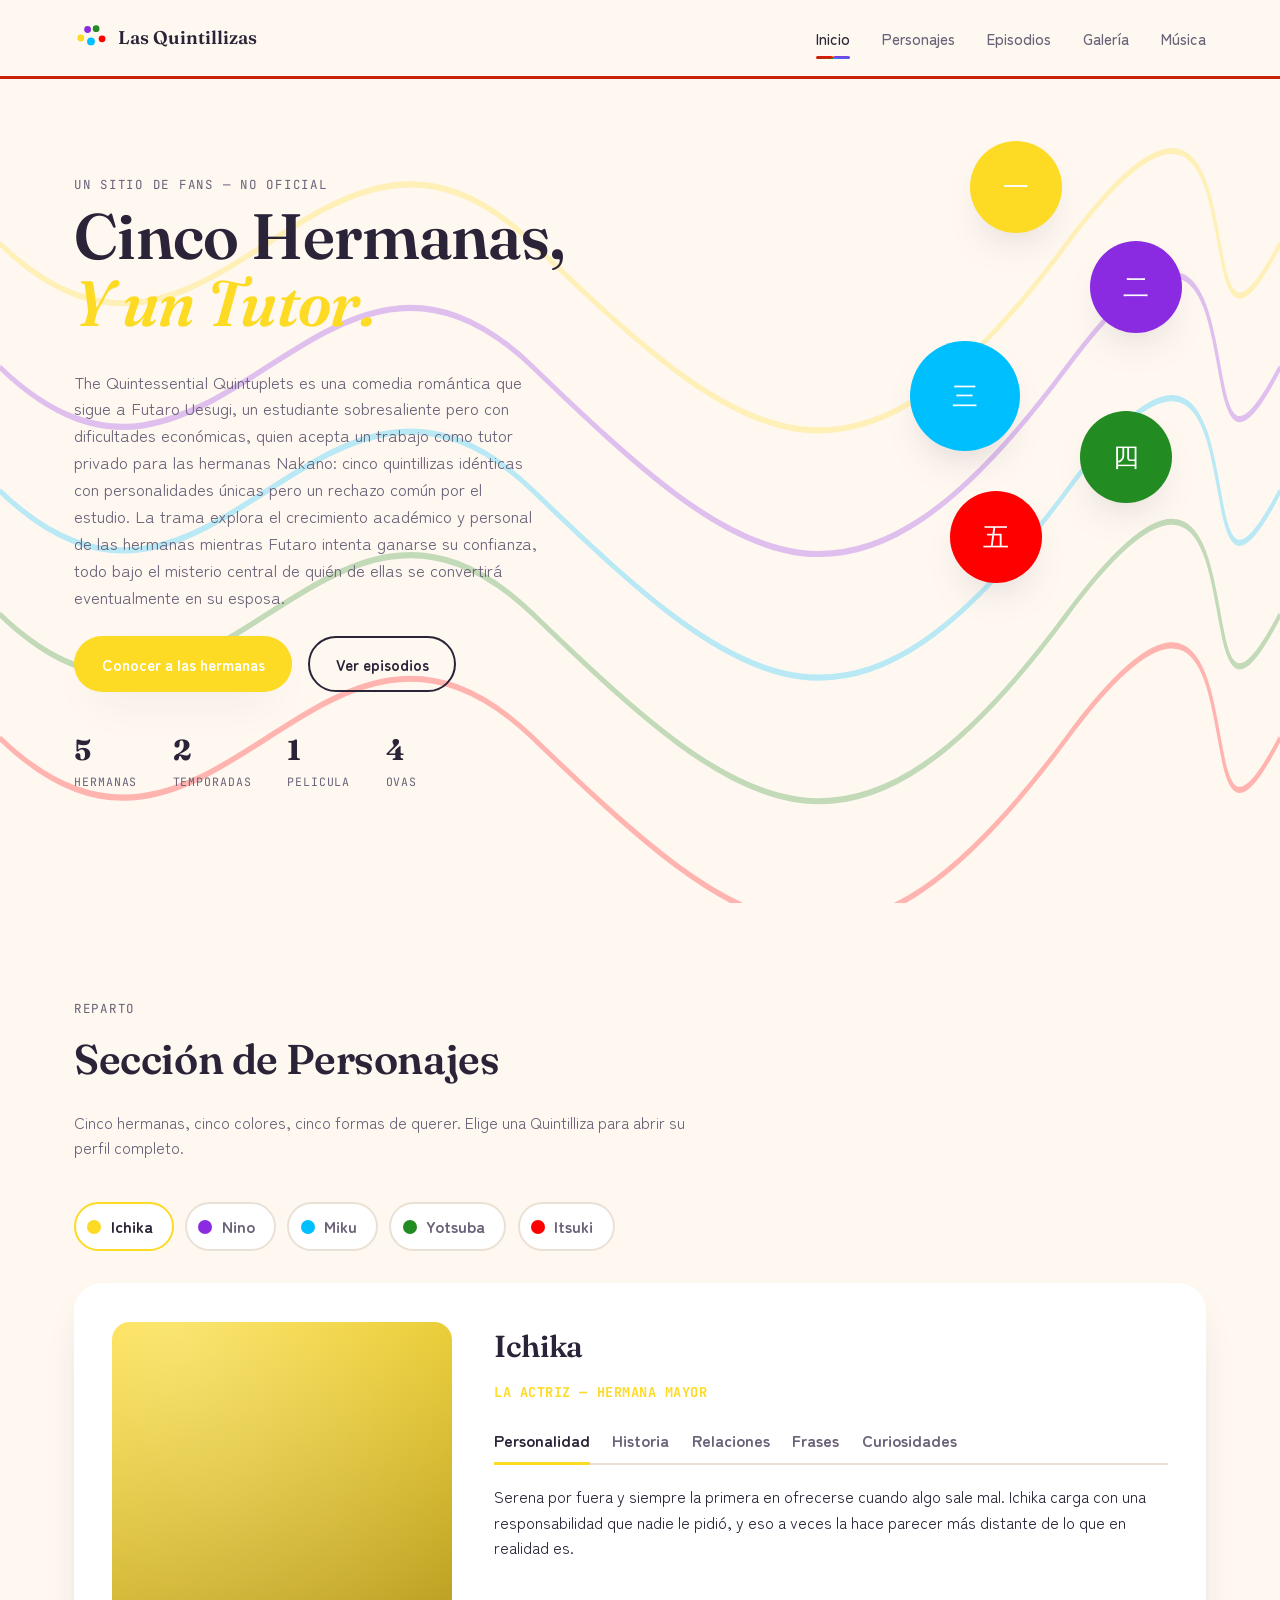
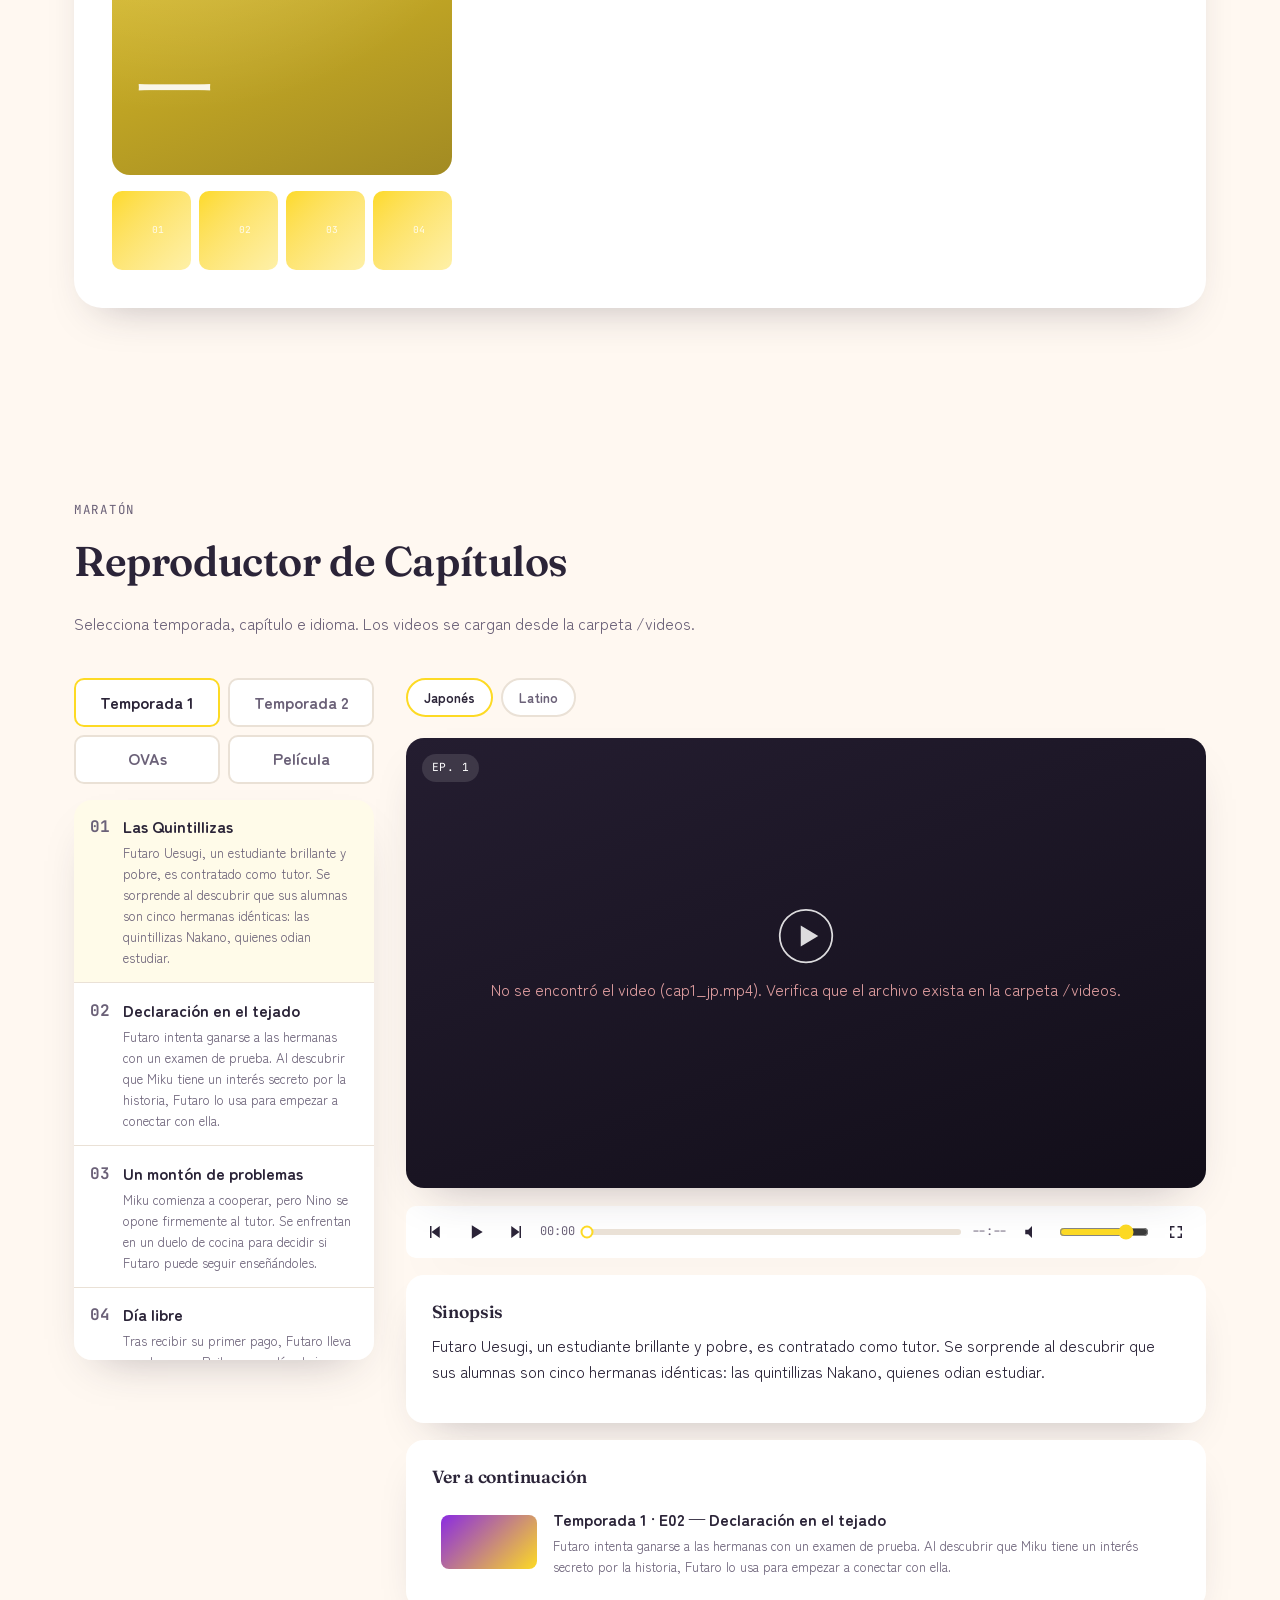
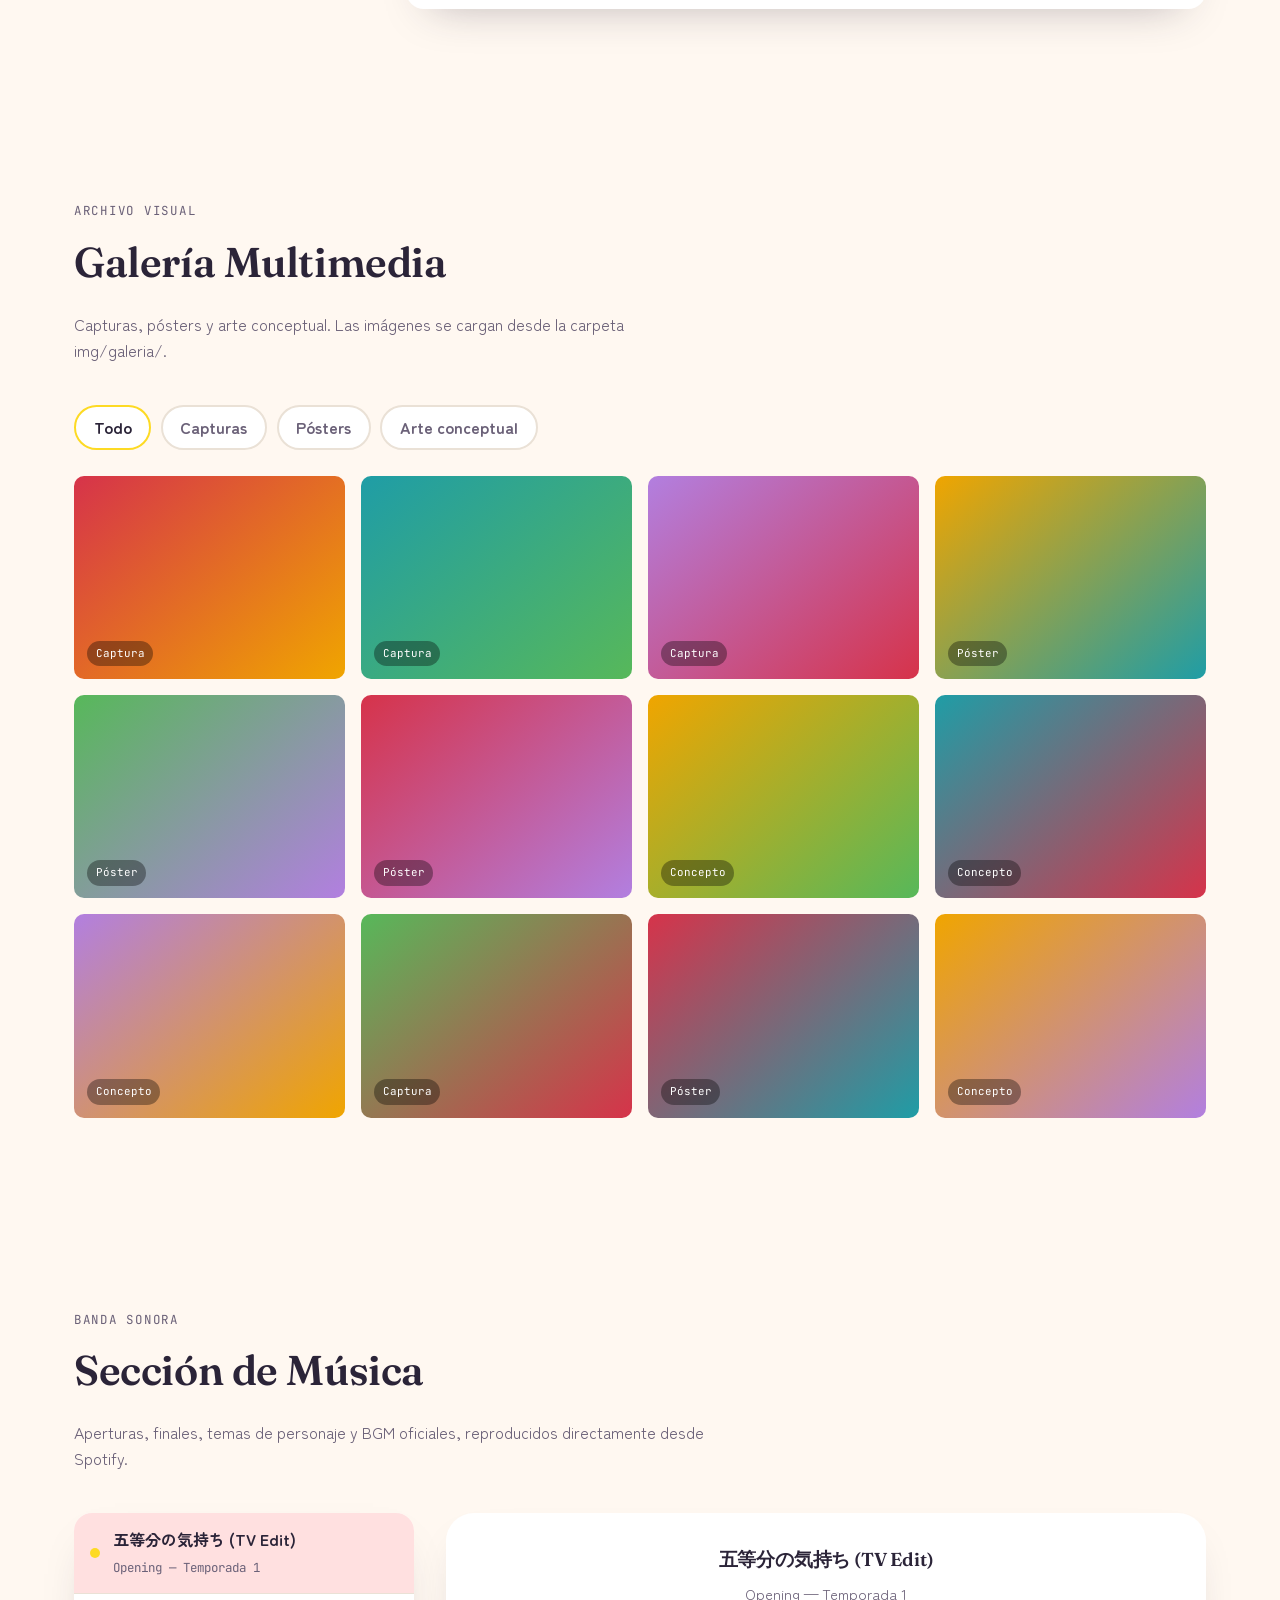
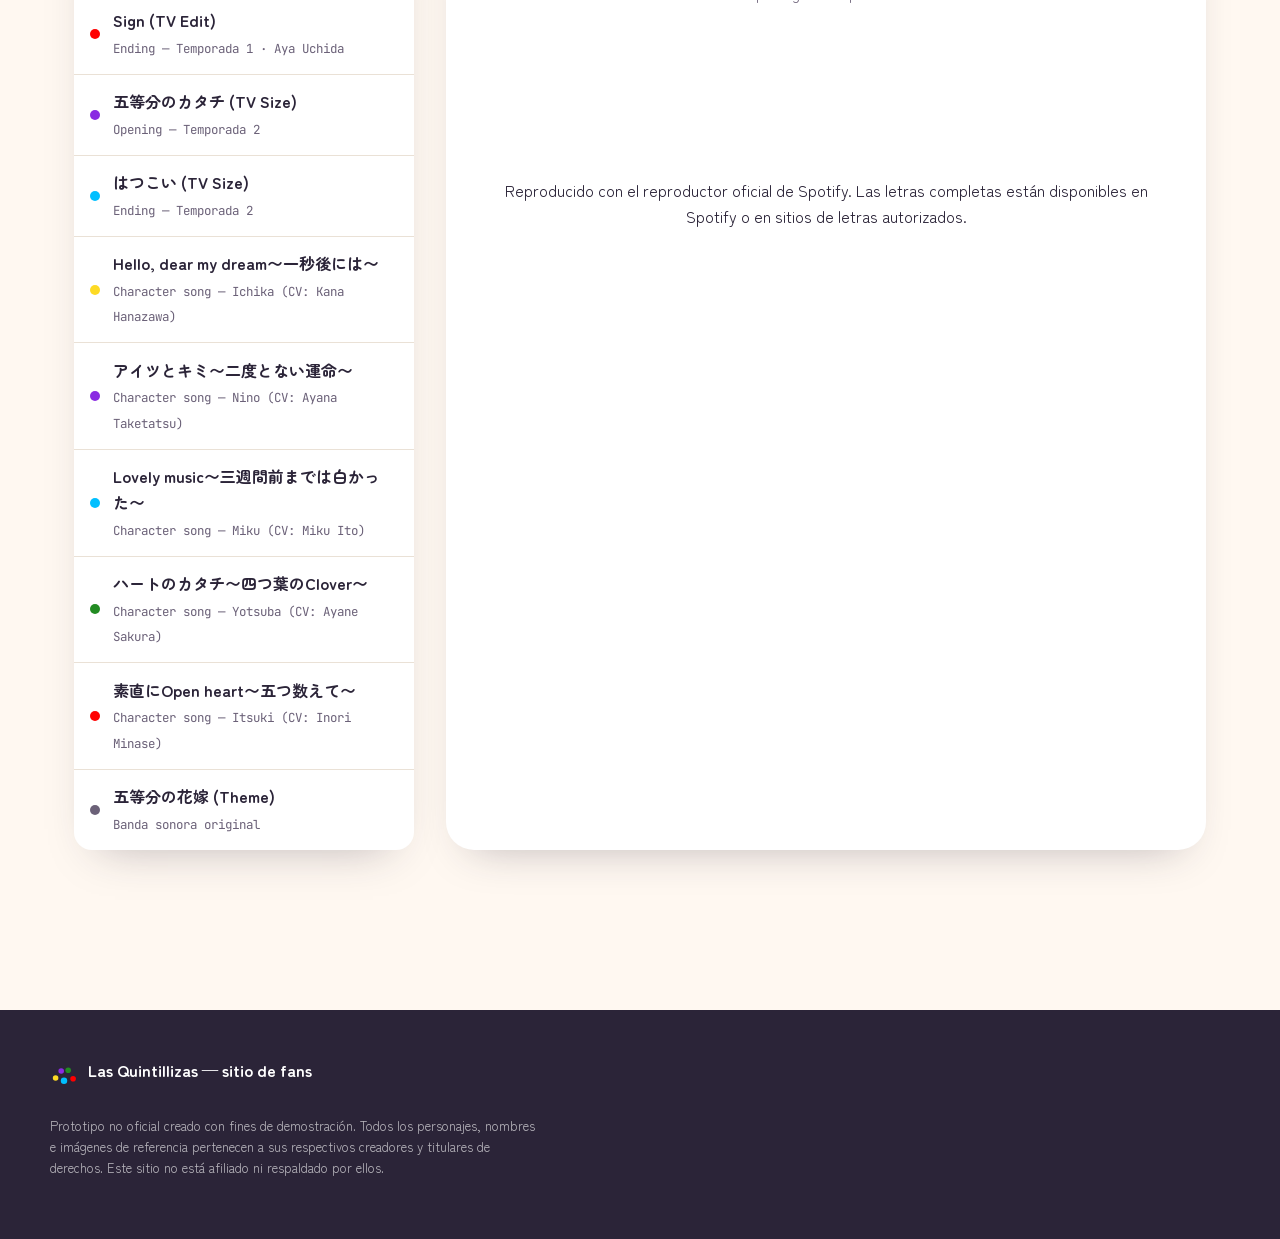
==== index.html @ b6b35a03 "update" ====
<!DOCTYPE html>
<html lang="es">
<head>
<meta charset="UTF-8">
<meta name="viewport" content="width=device-width, initial-scale=1.0">
<title>Las Quintillizas — Sitio de Fans</title>
<meta name="description" content="Sitio no oficial de fans dedicado a Las Quintillizas: personajes, episodios, galería y música.">
<link rel="preconnect" href="https://fonts.googleapis.com">
<link rel="preconnect" href="https://fonts.gstatic.com" crossorigin>
<link href="https://fonts.googleapis.com/css2?family=Fraunces:ital,opsz,wght@0,9..144,400;0,9..144,600;0,9..144,700;1,9..144,500&family=Zen+Maru+Gothic:wght@400;500;700&family=JetBrains+Mono:wght@400;500&display=swap" rel="stylesheet">
<link rel="stylesheet" href="Style.css">
</head>
<body>

<!-- ============ SKIP LINK (a11y) ============ -->
<a class="skip-link" href="#main">Saltar al contenido</a>

<!-- ============ HEADER / NAV ============ -->
<header class="site-header" id="siteHeader">
  <div class="header-inner">
    <a href="#home" class="brand">
      <span class="brand-mark" aria-hidden="true">
        <svg viewBox="0 0 40 40" width="34" height="34">
          <circle cx="8" cy="20" r="4" fill="var(--c-ichika)"/>
          <circle cx="16" cy="10" r="4" fill="var(--c-nino)"/>
          <circle cx="20" cy="24" r="4.6" fill="var(--c-miku)"/>
          <circle cx="26" cy="9" r="4" fill="var(--c-yotsuba)"/>
          <circle cx="33" cy="21" r="4" fill="var(--c-itsuki)"/>
        </svg>
      </span>
      <span class="brand-text">Las Quintillizas</span>
    </a>

    <nav class="main-nav" id="mainNav" aria-label="Navegación principal">
      <a href="#home" class="nav-link active-link">Inicio</a>
      <a href="#characters" class="nav-link">Personajes</a>
      <a href="#episodes" class="nav-link">Episodios</a>
      <a href="#gallery" class="nav-link">Galería</a>
      <a href="#music" class="nav-link">Música</a>
    </nav>

    <button class="menu-toggle" id="menuToggle" aria-expanded="false" aria-controls="mainNav" aria-label="Abrir menú">
      <span></span><span></span><span></span>
    </button>
  </div>
  <div class="thread-underline" aria-hidden="true"></div>
</header>

<main id="main">

<!-- ============ HERO / HOME ============ -->
<section id="home" class="hero">
  <div class="hero-braid" aria-hidden="true">
    <svg viewBox="0 0 1200 400" preserveAspectRatio="none" class="braid-svg">
      <path class="braid-strand strand-ichika" d="M0,80 C 200,180 300,-20 500,80 S 800,220 1000,80 S 1100,180 1200,80" />
      <path class="braid-strand strand-nino" d="M0,140 C 200,240 300,40 500,140 S 800,280 1000,140 S 1100,240 1200,140" />
      <path class="braid-strand strand-miku" d="M0,200 C 200,300 300,100 500,200 S 800,340 1000,200 S 1100,300 1200,200" />
      <path class="braid-strand strand-yotsuba" d="M0,260 C 200,360 300,160 500,260 S 800,400 1000,260 S 1100,360 1200,260" />
      <path class="braid-strand strand-itsuki" d="M0,320 C 200,420 300,220 500,320 S 800,460 1000,320 S 1100,420 1200,320" />
    </svg>
  </div>

  <div class="hero-content">
    <p class="eyebrow">un sitio de fans — no oficial</p>
    <h1 class="hero-title">Cinco Hermanas,<br><em>Y un Tutor.</em></h1>
    <p class="hero-copy">
      The Quintessential Quintuplets es una comedia romántica que sigue a Futaro Uesugi, un estudiante sobresaliente pero con dificultades económicas, quien acepta un trabajo como tutor privado para las hermanas Nakano: cinco quintillizas idénticas con personalidades únicas pero un rechazo común por el estudio. La trama explora el crecimiento académico y personal de las hermanas mientras Futaro intenta ganarse su confianza, todo bajo el misterio central de quién de ellas se convertirá eventualmente en su esposa.
    </p>
    <div class="hero-actions">
      <a href="#characters" class="btn btn-primary">Conocer a las hermanas</a>
      <a href="#episodes" class="btn btn-ghost">Ver episodios</a>
    </div>

    <ul class="hero-stats" aria-label="Datos rápidos de la serie">
      <li><span class="stat-num">5</span><span class="stat-label">Hermanas</span></li>
      <li><span class="stat-num">2</span><span class="stat-label">Temporadas</span></li>
      <li><span class="stat-num">1</span><span class="stat-label">Pelicula</span></li>
      <li><span class="stat-num">4</span><span class="stat-label">OVAs</span></li>
    </ul>
  </div>

  <div class="hero-portraits" aria-hidden="true">
    <div class="portrait-orb orb-ichika" style="--i:0"><span>一</span></div>
    <div class="portrait-orb orb-nino" style="--i:1"><span>二</span></div>
    <div class="portrait-orb orb-miku" style="--i:2"><span>三</span></div>
    <div class="portrait-orb orb-yotsuba" style="--i:3"><span>四</span></div>
    <div class="portrait-orb orb-itsuki" style="--i:4"><span>五</span></div>
  </div>
</section>

<!-- ============ CHARACTERS ============ -->
<section id="characters" class="section characters-section">
  <div class="section-head">
    <p class="eyebrow">reparto</p>
    <h2>Sección de Personajes</h2>
    <p class="section-copy">Cinco hermanas, cinco colores, cinco formas de querer. Elige una Quintilliza para abrir su perfil completo.</p>
  </div>

  <div class="char-tabs" id="charTabs" role="tablist" aria-label="Seleccionar personaje">
    <!-- populated by JS -->
  </div>

  <article class="char-panel" id="charPanel">
    <!-- populated by JS -->
  </article>
</section>

<!-- ============ EPISODE PLAYER ============ -->
<section id="episodes" class="section episodes-section">
  <div class="section-head">
    <p class="eyebrow">maratón</p>
    <h2>Reproductor de Capítulos</h2>
    <p class="section-copy">Selecciona temporada, capítulo e idioma. Los videos se cargan desde la carpeta /videos.</p>
  </div>

  <div class="player-layout">
    <aside class="episode-list-wrap">
      <div class="season-tabs" id="seasonTabs" role="tablist" aria-label="Seleccionar temporada"></div>
      <ol class="episode-list" id="episodeList" aria-label="Lista de episodios"></ol>
    </aside>

    <div class="player-main">
      <div class="player-toolbar">
        <div class="lang-toggle" id="langToggle" role="tablist" aria-label="Seleccionar idioma">
          <!-- populated by JS -->
        </div>
      </div>

      <div class="video-stage" id="videoStage">
        <video id="videoEl" class="video-el is-hidden" preload="metadata" playsinline></video>
        <div class="video-placeholder" id="videoPlaceholder">
          <svg viewBox="0 0 64 64" width="56" height="56" aria-hidden="true">
            <circle cx="32" cy="32" r="30" fill="none" stroke="currentColor" stroke-width="2"/>
            <polygon points="26,20 26,44 46,32" fill="currentColor"/>
          </svg>
          <p id="nowPlayingTitle">Selecciona un episodio para comenzar</p>
        </div>
        <div class="video-badge" id="videoBadge">EP. —</div>
      </div>

      <div class="player-controls" aria-label="Controles de reproducción">
        <button class="ctrl-btn" id="prevEpBtn" aria-label="Capítulo anterior">
          <svg viewBox="0 0 24 24" width="18" height="18"><polygon points="17,4 6,12 17,20" fill="currentColor"/><rect x="4" y="4" width="2" height="16" fill="currentColor"/></svg>
        </button>

        <button class="ctrl-btn" id="playBtn" aria-label="Reproducir">
          <svg id="playIcon" viewBox="0 0 24 24" width="20" height="20"><polygon points="7,4 20,12 7,20" fill="currentColor"/></svg>
          <svg id="pauseIcon" viewBox="0 0 24 24" width="20" height="20" style="display:none"><rect x="6" y="4" width="4" height="16" fill="currentColor"/><rect x="14" y="4" width="4" height="16" fill="currentColor"/></svg>
        </button>

        <button class="ctrl-btn" id="nextEpBtn" aria-label="Capítulo siguiente">
          <svg viewBox="0 0 24 24" width="18" height="18"><polygon points="7,4 18,12 7,20" fill="currentColor"/><rect x="18" y="4" width="2" height="16" fill="currentColor"/></svg>
        </button>

        <span class="time-label" id="timeCurrent">00:00</span>
        <div class="progress-track" id="progressTrack" role="slider" aria-label="Progreso del episodio" aria-valuemin="0" aria-valuemax="100" aria-valuenow="0" tabindex="0">
          <div class="progress-fill" id="progressFill"></div>
          <div class="progress-thumb" id="progressThumb"></div>
        </div>
        <span class="time-label" id="timeTotal">22:00</span>

        <button class="ctrl-btn" id="muteBtn" aria-label="Silenciar">
          <svg viewBox="0 0 24 24" width="18" height="18"><path fill="currentColor" d="M3 9v6h4l5 5V4L7 9H3z"/></svg>
        </button>
        <input type="range" id="volumeSlider" class="volume-slider" min="0" max="100" value="80" aria-label="Volumen">

        <button class="ctrl-btn" id="fullscreenBtn" aria-label="Pantalla completa">
          <svg viewBox="0 0 24 24" width="18" height="18"><path fill="currentColor" d="M4 4h6v2H6v4H4V4zm10 0h6v6h-2V6h-4V4zM4 14h2v4h4v2H4v-6zm16 0h-2v4h-4v2h6v-6z"/></svg>
        </button>
      </div>

      <div class="synopsis-box" id="synopsisBox">
        <h3>Sinopsis</h3>
        <p id="synopsisText">Elige un episodio de la lista para leer su sinopsis.</p>
      </div>

      <div class="watch-next" id="watchNext">
        <h3>Ver a continuación</h3>
        <div class="watch-next-card" id="watchNextCard"></div>
      </div>
    </div>
  </div>
</section>

<!-- ============ MEDIA GALLERY ============ -->
<section id="gallery" class="section gallery-section">
  <div class="section-head">
    <p class="eyebrow">archivo visual</p>
    <h2>Galería Multimedia</h2>
    <p class="section-copy">Capturas, pósters y arte conceptual. Las imágenes se cargan desde la carpeta img/galeria/.</p>
  </div>

  <div class="gallery-filters" id="galleryFilters" role="tablist" aria-label="Filtrar galería">
    <button class="filter-chip active-chip" data-filter="all">Todo</button>
    <button class="filter-chip" data-filter="screenshot">Capturas</button>
    <button class="filter-chip" data-filter="poster">Pósters</button>
    <button class="filter-chip" data-filter="concept">Arte conceptual</button>
  </div>

  <div class="gallery-grid" id="galleryGrid"></div>
</section>

<!-- ============ MUSIC ============ -->
<section id="music" class="section music-section">
  <div class="section-head">
    <p class="eyebrow">banda sonora</p>
    <h2>Sección de Música</h2>
    <p class="section-copy">Aperturas, finales, temas de personaje y BGM oficiales, reproducidos directamente desde Spotify.</p>
  </div>

  <div class="music-layout">
    <ul class="track-list" id="trackList" aria-label="Lista de canciones"></ul>

    <div class="music-player" id="musicPlayer">
      <h3 id="musicTrackTitle">Selecciona una canción</h3>
      <p id="musicTrackMeta" class="music-meta">—</p>

      <div class="spotify-embed-wrap" id="spotifyEmbedWrap">
        <p class="spotify-placeholder" id="spotifyPlaceholder">Elige una pista de la lista para escucharla aquí vía Spotify.</p>
      </div>

      <p class="music-credit">Reproducido con el reproductor oficial de Spotify. Las letras completas están disponibles en Spotify o en sitios de letras autorizados.</p>
    </div>
  </div>
</section>

</main>

<!-- ============ LIGHTBOX (gallery) ============ -->
<div class="lightbox" id="lightbox" role="dialog" aria-modal="true" aria-label="Vista ampliada" hidden>
  <button class="lightbox-close" id="lightboxClose" aria-label="Cerrar">&times;</button>
  <button class="lightbox-nav lightbox-prev is-hidden" id="lightboxPrev" aria-label="Imagen anterior">
    <svg viewBox="0 0 24 24" width="20" height="20"><polygon points="16,4 6,12 16,20" fill="currentColor"/></svg>
  </button>
  <div class="lightbox-content" id="lightboxContent"></div>
  <button class="lightbox-nav lightbox-next is-hidden" id="lightboxNext" aria-label="Imagen siguiente">
    <svg viewBox="0 0 24 24" width="20" height="20"><polygon points="8,4 18,12 8,20" fill="currentColor"/></svg>
  </button>
</div>

<!-- ============ FOOTER ============ -->
<footer class="site-footer">
  <div class="footer-inner">
    <div class="footer-brand">
      <span class="brand-mark" aria-hidden="true">
        <svg viewBox="0 0 40 40" width="28" height="28">
          <circle cx="8" cy="20" r="4" fill="var(--c-ichika)"/>
          <circle cx="16" cy="10" r="4" fill="var(--c-nino)"/>
          <circle cx="20" cy="24" r="4.6" fill="var(--c-miku)"/>
          <circle cx="26" cy="9" r="4" fill="var(--c-yotsuba)"/>
          <circle cx="33" cy="21" r="4" fill="var(--c-itsuki)"/>
        </svg>
      </span>
      <p>Las Quintillizas — sitio de fans</p>
    </div>
    <p class="footer-disclaimer">
      Prototipo no oficial creado con fines de demostración. Todos los personajes, nombres e
      imágenes de referencia pertenecen a sus respectivos creadores y titulares de derechos.
      Este sitio no está afiliado ni respaldado por ellos.
    </p>
  </div>
</footer>

<script src="Script.js"></script>
</body>
</html>
---- Style.css ----
/* =========================================================
   LAS QUINTILLIZAS — FAN SITE
   Design tokens
   ========================================================= */
:root {
  /* --- palette --- */
--c-bg:        #FFF8F1;
--c-paper:     #FFFFFF;
--c-ink:       #2B2438;
--c-ink-soft:  #6B6178;
--c-hairline:  #EAE1D6;

  --c-ichika:    #FDDA24;   /* eldest — deep red thread   */
  --c-nino:      #8A2BE2;   /* second — golden thread     */
  --c-miku:      #00BFFF;   /* middle — teal thread       */
  --c-yotsuba:   #228B22;   /* fourth — green thread      */
  --c-itsuki:    #FF0000;   /* youngest — lavender thread */

  --grad-braid: conic-gradient(from 0deg,
      var(--c-ichika), var(--c-nino), var(--c-miku),
      var(--c-yotsuba), var(--c-itsuki), var(--c-ichika));

  /* --- type --- */
  --font-display: 'Fraunces', 'Iowan Old Style', serif;
  --font-body: 'Zen Maru Gothic', 'Hiragino Maru Gothic ProN', sans-serif;
  --font-mono: 'JetBrains Mono', monospace;

  /* --- layout --- */
  --max-w: 1180px;
  --radius-sm: 10px;
  --radius-md: 18px;
  --radius-lg: 28px;
  --shadow-soft: 0 20px 45px -25px rgba(43, 36, 56, 0.35);

  --header-h: 76px;
}

@media (prefers-reduced-motion: reduce) {
  * { animation-duration: 0.001ms !important; animation-iteration-count: 1 !important; transition-duration: 0.001ms !important; scroll-behavior: auto !important; }
}

*, *::before, *::after { box-sizing: border-box; }
html { scroll-behavior: smooth; }
body {
  margin: 0;
  background: var(--c-bg);
  color: var(--c-ink);
  font-family: var(--font-body);
  line-height: 1.6;
  -webkit-font-smoothing: antialiased;
  overflow-x: hidden;
}
img, svg { display: block; max-width: 100%; }
h1, h2, h3 { font-family: var(--font-display); margin: 0 0 .4em; font-weight: 600; letter-spacing: -.01em; }
p { margin: 0 0 1em; }
a { color: inherit; }
button { font: inherit; }

.skip-link {
  position: absolute; left: -999px; top: 0; background: var(--c-ink); color: #fff;
  padding: .75em 1.2em; z-index: 999; border-radius: 0 0 8px 0;
}
.skip-link:focus { left: 0; }

:focus-visible { outline: 3px solid var(--c-itsuki); outline-offset: 3px; border-radius: 4px; }

.eyebrow {
  font-family: var(--font-mono);
  font-size: .78rem;
  letter-spacing: .14em;
  text-transform: uppercase;
  color: var(--c-ink-soft);
  margin: 0 0 .6em;
}

/* =========================================================
   HEADER
   ========================================================= */
.site-header {
  position: sticky; top: 0; z-index: 100;
  background: rgba(255, 248, 241, 0.85);
  backdrop-filter: blur(10px);
  -webkit-backdrop-filter: blur(10px);
}
.header-inner {
  max-width: var(--max-w); margin: 0 auto; height: var(--header-h);
  display: flex; align-items: center; justify-content: space-between;
  padding: 0 1.5rem;
}
.brand { display: flex; align-items: center; gap: .6rem; text-decoration: none; }
.brand-text { font-family: var(--font-display); font-weight: 600; font-size: 1.15rem; color: var(--c-ink); }
.main-nav { display: flex; gap: 2rem; }
.nav-link {
  text-decoration: none; font-weight: 500; font-size: .95rem; color: var(--c-ink-soft);
  padding: .3rem 0; position: relative; transition: color .2s ease;
}
.nav-link:hover, .nav-link.active-link { color: var(--c-ink); }
.nav-link.active-link::after {
  content: ""; position: absolute; left: 0; right: 0; bottom: -4px; height: 3px;
  background: var(--grad-braid); border-radius: 3px;
}
.thread-underline { height: 3px; background: var(--grad-braid); background-size: 300% 100%; animation: braidShift 12s linear infinite; }
@keyframes braidShift { to { background-position: 300% 0; } }

.menu-toggle {
  display: none; flex-direction: column; gap: 5px; background: none; border: none; cursor: pointer; padding: .4rem;
}
.menu-toggle span { width: 24px; height: 2px; background: var(--c-ink); border-radius: 2px; transition: transform .25s ease, opacity .25s ease; }

/* =========================================================
   HERO
   ========================================================= */
.hero {
  position: relative; overflow: hidden;
  min-height: calc(100vh - var(--header-h));
  display: flex; align-items: center;
  padding: 3rem 1.5rem 4rem;
}
.hero-braid { position: absolute; inset: 0; z-index: 0; opacity: .5; pointer-events: none; }
.braid-svg { width: 100%; height: 100%; }
.braid-strand { fill: none; stroke-width: 3; opacity: .55; }
.strand-ichika { stroke: var(--c-ichika); }
.strand-nino { stroke: var(--c-nino); }
.strand-miku { stroke: var(--c-miku); }
.strand-yotsuba { stroke: var(--c-yotsuba); }
.strand-itsuki { stroke: var(--c-itsuki); }

.hero-content {
  position: relative; z-index: 1; max-width: 640px; margin: 0 auto 0 max(1.5rem, calc((100vw - var(--max-w)) / 2));
}
.hero-title { font-size: clamp(2.4rem, 5vw, 4rem); line-height: 1.05; margin-bottom: .5em; }
.hero-title em { font-style: italic; color: var(--c-ichika); }
.hero-copy { font-size: 1.05rem; color: var(--c-ink-soft); max-width: 52ch; }
.hero-actions { display: flex; gap: 1rem; flex-wrap: wrap; margin: 1.6rem 0 2.2rem; }

.btn {
  display: inline-flex; align-items: center; gap: .5em; padding: .85rem 1.6rem; border-radius: 999px;
  text-decoration: none; font-weight: 600; font-size: .95rem; transition: transform .2s ease, box-shadow .2s ease;
  border: 2px solid transparent;
}
.btn:hover { transform: translateY(-2px); }
.btn-primary { background: var(--c-ichika); color: #fff; box-shadow: var(--shadow-soft); }
.btn-ghost { border-color: var(--c-ink); }

.hero-stats { list-style: none; display: flex; gap: 2.2rem; padding: 0; margin: 0; }
.hero-stats li { display: flex; flex-direction: column; }
.stat-num { font-family: var(--font-display); font-size: 1.8rem; font-weight: 700; }
.stat-label { font-family: var(--font-mono); font-size: .72rem; color: var(--c-ink-soft); text-transform: uppercase; letter-spacing: .08em; }

.hero-portraits {
  position: absolute; right: max(1.5rem, calc((100vw - var(--max-w)) / 2)); top: 50%; transform: translateY(-50%);
  display: none;
}
.portrait-orb {
  width: 92px; height: 92px; border-radius: 50%; display: flex; align-items: center; justify-content: center;
  font-family: var(--font-display); font-size: 1.6rem; color: #fff; box-shadow: var(--shadow-soft);
  position: absolute; animation: floatOrb 6s ease-in-out infinite; animation-delay: calc(var(--i) * -1.1s);
}
@keyframes floatOrb { 0%, 100% { transform: translateY(0); } 50% { transform: translateY(-14px); } }
.orb-ichika  { background: var(--c-ichika);  top: -140px; left: 40px; }
.orb-nino    { background: var(--c-nino);    top: -40px;  left: 160px; }
.orb-miku    { background: var(--c-miku);    top: 60px;   left: -20px; width: 110px; height: 110px; }
.orb-yotsuba { background: var(--c-yotsuba); top: 130px;  left: 150px; }
.orb-itsuki  { background: var(--c-itsuki);  top: 210px;  left: 20px; }

@media (min-width: 1000px) { .hero-portraits { display: block; width: 300px; height: 420px; } }

/* =========================================================
   SECTIONS (shared)
   ========================================================= */
.section { max-width: var(--max-w); margin: 0 auto; padding: 6rem 1.5rem; scroll-margin-top: var(--header-h); }
.section-head { max-width: 640px; margin-bottom: 2.6rem; }
.section-head h2 { font-size: clamp(1.8rem, 3.4vw, 2.6rem); }
.section-copy { color: var(--c-ink-soft); }

.reveal { opacity: 0; transform: translateY(24px); transition: opacity .7s ease, transform .7s ease; }
.reveal.is-visible { opacity: 1; transform: translateY(0); }

/* =========================================================
   CHARACTERS
   ========================================================= */
.char-tabs { display: flex; flex-wrap: wrap; gap: .7rem; margin-bottom: 2rem; }
.char-tab {
  border: 2px solid var(--c-hairline); background: var(--c-paper); border-radius: 999px;
  padding: .6rem 1.2rem .6rem .7rem; display: flex; align-items: center; gap: .6rem; cursor: pointer;
  font-weight: 600; color: var(--c-ink-soft); transition: border-color .2s ease, color .2s ease, transform .2s ease;
}
.char-tab:hover { transform: translateY(-2px); }
.char-tab .dot { width: 14px; height: 14px; border-radius: 50%; }
.char-tab[aria-selected="true"] { color: var(--c-ink); border-color: var(--tab-color, var(--c-ichika)); }

.char-panel {
  display: grid; grid-template-columns: minmax(0, 340px) minmax(0, 1fr); gap: 2.6rem;
  background: var(--c-paper); border-radius: var(--radius-lg); padding: 2.4rem; box-shadow: var(--shadow-soft);
}

.char-portrait-block { display: flex; flex-direction: column; gap: 1rem; }
.char-portrait {
  aspect-ratio: 3/4; border-radius: var(--radius-md); position: relative; overflow: hidden;
  display: flex; align-items: flex-end; padding: 1.4rem;
  background: linear-gradient(160deg, var(--char-color) 0%, color-mix(in srgb, var(--char-color) 60%, #1a1420) 100%);
}
.char-portrait .kanji { font-family: var(--font-display); font-size: 5rem; color: rgba(255,255,255,.9); }
.char-portrait .glow { position: absolute; inset: -30%; background: radial-gradient(circle at 30% 20%, rgba(255,255,255,.35), transparent 55%); }

.char-mini-gallery { display: grid; grid-template-columns: repeat(4, 1fr); gap: .5rem; }
.mini-thumb {
  aspect-ratio: 1; border-radius: 10px; border: none; cursor: pointer; position: relative; overflow: hidden;
  background: linear-gradient(135deg, var(--char-color), color-mix(in srgb, var(--char-color) 40%, #fff));
}
.mini-thumb span { position: absolute; bottom: 4px; left: 6px; font-family: var(--font-mono); font-size: .6rem; color: #fff; opacity: .85; }

.char-info h3 { font-size: 1.9rem; }
.char-subtitle { color: var(--char-color); font-weight: 700; margin-bottom: 1rem; font-family: var(--font-mono); font-size: .85rem; letter-spacing: .04em; text-transform: uppercase; }

.char-detail-tabs { display: flex; gap: 1.4rem; border-bottom: 2px solid var(--c-hairline); margin-bottom: 1.2rem; flex-wrap: wrap; }
.char-detail-tab {
  background: none; border: none; padding: .5rem 0; color: var(--c-ink-soft); font-weight: 600; cursor: pointer;
  border-bottom: 3px solid transparent; margin-bottom: -2px; transition: color .2s ease, border-color .2s ease;
}
.char-detail-tab[aria-selected="true"] { color: var(--c-ink); border-color: var(--char-color); }
.char-detail-panel { display: none; }
.char-detail-panel.active { display: block; }

.quote-block {
  border-left: 4px solid var(--char-color); padding: .3rem 0 .3rem 1rem; font-style: italic; color: var(--c-ink);
  margin: 1rem 0;
}
.trivia-list { padding-left: 1.2rem; }
.trivia-list li { margin-bottom: .5rem; }
.va-card {
  display: flex; gap: .9rem; align-items: center; background: var(--c-bg); border-radius: var(--radius-sm);
  padding: .9rem 1.1rem; margin-top: 1rem;
}
.va-avatar {
  width: 44px; height: 44px; border-radius: 50%; background: var(--char-color); flex: none;
  display: flex; align-items: center; justify-content: center; color: #fff; font-family: var(--font-display); font-weight: 700;
}
.va-meta { font-size: .85rem; color: var(--c-ink-soft); }
.va-meta strong { color: var(--c-ink); display: block; font-size: .95rem; }

@media (max-width: 820px) {
  .char-panel { grid-template-columns: 1fr; }
}

/* =========================================================
   EPISODE PLAYER
   ========================================================= */
.player-layout { display: grid; grid-template-columns: 300px minmax(0, 1fr); gap: 2rem; }
.season-tabs { display: flex; gap: .5rem; margin-bottom: 1rem; }
.season-tab {
  flex: 1; border: 2px solid var(--c-hairline); background: var(--c-paper); border-radius: var(--radius-sm);
  padding: .6rem; font-weight: 700; cursor: pointer; color: var(--c-ink-soft);
}
.season-tab[aria-selected="true"] { border-color: var(--c-ichika); color: var(--c-ink); }

.episode-list { list-style: none; margin: 0; padding: 0; max-height: 560px; overflow-y: auto; border-radius: var(--radius-md); background: var(--c-paper); box-shadow: var(--shadow-soft); }
.episode-item {
  display: flex; gap: .8rem; padding: .9rem 1rem; cursor: pointer; border-bottom: 1px solid var(--c-hairline);
  transition: background .15s ease;
}
.episode-item:last-child { border-bottom: none; }
.episode-item:hover { background: var(--c-bg); }
.episode-item.is-active { background: color-mix(in srgb, var(--c-ichika) 10%, #fff); }
.ep-num { font-family: var(--font-mono); font-weight: 700; color: var(--c-ink-soft); min-width: 2ch; }
.ep-titles { flex: 1; }
.ep-title { font-weight: 700; display: block; margin-bottom: .15rem; }
.ep-syn { font-size: .82rem; color: var(--c-ink-soft); display: block; }

.player-main { display: flex; flex-direction: column; gap: 1.1rem; }
.video-stage {
  aspect-ratio: 16/9; border-radius: var(--radius-md); background: linear-gradient(160deg, #241d30, #120e19);
  position: relative; display: flex; align-items: center; justify-content: center; color: #fff; overflow: hidden;
  box-shadow: var(--shadow-soft);
}
.video-placeholder { display: flex; flex-direction: column; align-items: center; gap: .8rem; opacity: .85; text-align: center; padding: 1rem; }
.video-badge {
  position: absolute; top: 1rem; left: 1rem; font-family: var(--font-mono); font-size: .7rem;
  background: rgba(255,255,255,.12); padding: .3rem .6rem; border-radius: 999px; letter-spacing: .05em;
}

.player-controls {
  display: flex; align-items: center; gap: .7rem; background: var(--c-paper); border-radius: var(--radius-sm);
  padding: .7rem 1rem; box-shadow: var(--shadow-soft);
}
.ctrl-btn {
  background: none; border: none; cursor: pointer; color: var(--c-ink); display: flex; padding: .3rem;
  border-radius: 8px; transition: background .15s ease;
}
.ctrl-btn:hover { background: var(--c-bg); }
.time-label { font-family: var(--font-mono); font-size: .75rem; color: var(--c-ink-soft); min-width: 3.4ch; }
.progress-track {
  flex: 1; height: 6px; background: var(--c-hairline); border-radius: 999px; position: relative; cursor: pointer;
}
.progress-fill { position: absolute; inset: 0; width: 0%; background: var(--grad-braid); border-radius: 999px; }
.progress-thumb {
  position: absolute; top: 50%; left: 0%; width: 13px; height: 13px; background: #fff; border: 2px solid var(--c-ichika);
  border-radius: 50%; transform: translate(-50%, -50%);
}
.volume-slider { width: 90px; accent-color: var(--c-ichika); }

.synopsis-box, .watch-next { background: var(--c-paper); border-radius: var(--radius-md); padding: 1.4rem 1.6rem; box-shadow: var(--shadow-soft); }
.synopsis-box h3, .watch-next h3 { font-size: 1.1rem; }
.watch-next-card { display: flex; gap: 1rem; align-items: center; cursor: pointer; padding: .6rem; border-radius: var(--radius-sm); transition: background .15s ease; }
.watch-next-card:hover { background: var(--c-bg); }
.wn-thumb { width: 96px; aspect-ratio: 16/9; border-radius: 8px; flex: none; background: linear-gradient(135deg, var(--c-nino), var(--c-ichika)); }

@media (max-width: 900px) {
  .player-layout { grid-template-columns: 1fr; }
  .episode-list { max-height: 320px; }
}

/* =========================================================
   GALLERY
   ========================================================= */
.gallery-filters { display: flex; gap: .6rem; margin-bottom: 1.6rem; flex-wrap: wrap; }
.filter-chip {
  border: 2px solid var(--c-hairline); background: var(--c-paper); border-radius: 999px; padding: .5rem 1.1rem;
  cursor: pointer; font-weight: 600; color: var(--c-ink-soft);
}
.filter-chip.active-chip { border-color: var(--c-ichika); color: var(--c-ink); }

.gallery-grid {
  display: grid; grid-template-columns: repeat(auto-fill, minmax(220px, 1fr)); gap: 1rem;
}
.gallery-item {
  border: none; cursor: pointer; border-radius: var(--radius-sm); overflow: hidden; position: relative;
  aspect-ratio: 4/3; display: flex; align-items: flex-end; padding: .8rem; text-align: left;
  transition: transform .2s ease;
}
.gallery-item:hover { transform: translateY(-4px); }
.gallery-item .g-tag {
  font-family: var(--font-mono); font-size: .68rem; color: #fff; background: rgba(0,0,0,.35);
  padding: .25rem .55rem; border-radius: 999px;
}
.gallery-item.hide { display: none; }

/* =========================================================
   MUSIC
   ========================================================= */
.music-layout { display: grid; grid-template-columns: minmax(0, 340px) minmax(0, 1fr); gap: 2rem; }
.track-list { list-style: none; margin: 0; padding: 0; background: var(--c-paper); border-radius: var(--radius-md); box-shadow: var(--shadow-soft); overflow: hidden; }
.track-item {
  display: flex; gap: .8rem; align-items: center; padding: .9rem 1rem; cursor: pointer; border-bottom: 1px solid var(--c-hairline);
}
.track-item:last-child { border-bottom: none; }
.track-item:hover { background: var(--c-bg); }
.track-item.is-active { background: color-mix(in srgb, var(--c-itsuki) 12%, #fff); }
.track-dot { width: 10px; height: 10px; border-radius: 50%; flex: none; }
.track-name { font-weight: 700; display: block; }
.track-kind { font-size: .78rem; color: var(--c-ink-soft); font-family: var(--font-mono); }

.music-player { background: var(--c-paper); border-radius: var(--radius-lg); padding: 2rem; box-shadow: var(--shadow-soft); text-align: center; }
.music-art { display: flex; justify-content: center; margin-bottom: 1.2rem; }
.vinyl {
  width: 140px; height: 140px; border-radius: 50%;
  background: repeating-radial-gradient(circle, #2b2438 0px, #2b2438 3px, #3a3248 4px, #3a3248 6px);
  position: relative;
}
.vinyl::after { content: ""; position: absolute; inset: 40%; border-radius: 50%; background: var(--grad-braid); }
.vinyl.spinning { animation: spin 3.5s linear infinite; }
@keyframes spin { to { transform: rotate(360deg); } }

.music-meta { color: var(--c-ink-soft); font-size: .9rem; }
.music-controls { justify-content: center; margin: 1.2rem 0; }
.lyrics-box { min-height: 120px; display: flex; flex-direction: column; gap: .5rem; align-items: center; justify-content: center; padding-top: .6rem; }
.lyrics-line { color: var(--c-ink-soft); transition: color .25s ease, transform .25s ease; font-family: var(--font-body); }
.lyrics-line.is-current { color: var(--c-ink); font-weight: 700; transform: scale(1.05); }
.lyrics-placeholder { color: var(--c-ink-soft); font-size: .9rem; }

@media (max-width: 900px) { .music-layout { grid-template-columns: 1fr; } }

/* =========================================================
   LIGHTBOX
   ========================================================= */
.lightbox {
  position: fixed; inset: 0; background: rgba(20, 16, 26, .9); z-index: 200;
  display: flex; align-items: center; justify-content: center; padding: 2rem;
}
.lightbox[hidden] { display: none; }
.lightbox-content { width: min(720px, 90vw); aspect-ratio: 16/10; border-radius: var(--radius-md); overflow: hidden; }
.lightbox-close {
  position: absolute; top: 1.4rem; right: 1.6rem; background: none; border: none; color: #fff; font-size: 2rem;
  cursor: pointer; line-height: 1;
}

/* =========================================================
   FOOTER
   ========================================================= */
.site-footer { background: var(--c-ink); color: #fff; padding: 3rem 1.5rem; margin-top: 4rem; }
.footer-inner { max-width: var(--max-w); margin: 0 auto; }
.footer-brand { display: flex; align-items: center; gap: .6rem; margin-bottom: 1rem; font-weight: 700; }
.footer-disclaimer { font-size: .82rem; color: rgba(255,255,255,.65); max-width: 70ch; }

/* =========================================================
   RESPONSIVE NAV
   ========================================================= */
@media (max-width: 760px) {
  .menu-toggle { display: flex; }
  .main-nav {
    position: absolute; top: var(--header-h); left: 0; right: 0; background: var(--c-paper);
    flex-direction: column; padding: 1rem 1.5rem; gap: 1rem; box-shadow: var(--shadow-soft);
    transform: translateY(-10px); opacity: 0; pointer-events: none; transition: transform .2s ease, opacity .2s ease;
  }
  .main-nav.nav-open { transform: translateY(0); opacity: 1; pointer-events: auto; }
}
/* =========================================================
   REPRODUCTOR REAL — VIDEO + IDIOMA + ANTERIOR/SIGUIENTE
   (bloque añadido — no modifica reglas existentes)
   ========================================================= */
.video-el {
  position: absolute; inset: 0; width: 100%; height: 100%; object-fit: contain;
  background: #000; z-index: 1;
}
.video-el.is-hidden { display: none; }

.video-placeholder { position: relative; z-index: 2; }
.video-badge { z-index: 3; }
.video-placeholder.is-error #nowPlayingTitle { color: #ffb4b4; }

.lang-toggle {
  display: flex; gap: .5rem; margin: 0 0 .2rem;
}
.lang-btn {
  border: 2px solid var(--c-hairline); background: var(--c-paper); border-radius: 999px;
  padding: .45rem 1rem; font-weight: 700; font-size: .82rem; cursor: pointer; color: var(--c-ink-soft);
  transition: border-color .2s ease, color .2s ease;
}
.lang-btn[aria-selected="true"] { border-color: var(--c-ichika); color: var(--c-ink); }

.nav-ep-btn {
  background: none; border: 2px solid var(--c-hairline); cursor: pointer; color: var(--c-ink);
  display: flex; align-items: center; justify-content: center; padding: .35rem .5rem;
  border-radius: 8px; transition: background .15s ease, border-color .2s ease;
}
.nav-ep-btn:hover { background: var(--c-bg); border-color: var(--c-ichika); }

/* --- Corrección de layout: temporadas ya no se superponen con el selector de idioma --- */
.season-tabs {
  display: grid;
  grid-template-columns: repeat(2, minmax(0, 1fr));
  flex-wrap: unset;
}
.season-tab {
  min-width: 0;
  white-space: normal;
  text-align: center;
  word-break: break-word;
}
@media (max-width: 480px) {
  .season-tabs { grid-template-columns: 1fr; }
}

.player-toolbar {
  display: flex; align-items: center; justify-content: space-between; gap: 1rem; flex-wrap: wrap;
}
.lang-toggle { flex-wrap: wrap; }


/* --- imágenes reales: personajes --- */
.char-portrait .char-img,
.mini-thumb .thumb-img {
  position: relative; z-index: 1; width: 100%; height: 100%; object-fit: cover;
}
.char-portrait .char-img { position: absolute; inset: 0; }
.char-portrait.has-photo .glow,
.char-portrait.has-photo .kanji { display: none; }
.mini-thumb span { position: relative; z-index: 2; }
.char-portrait .char-img.is-hidden,
.mini-thumb .thumb-img.is-hidden { display: none; }

/* --- imágenes reales: galería --- */
.gallery-item .gallery-img {
  position: absolute; inset: 0; width: 100%; height: 100%; object-fit: cover; z-index: 0;
}
.gallery-item .gallery-img.is-hidden { display: none; }
.gallery-item .g-tag { position: relative; z-index: 1; }

.lightbox-content .lightbox-img { width: 100%; height: 100%; object-fit: contain; background: #120e19; }

/* --- Flechas de navegación del visor (mismo lenguaje visual que el botón de cerrar) --- */
.lightbox-nav {
  position: absolute; top: 50%; transform: translateY(-50%);
  background: rgba(255,255,255,.12); border: none; color: #fff;
  width: 44px; height: 44px; border-radius: 50%;
  display: flex; align-items: center; justify-content: center;
  cursor: pointer; transition: background .15s ease;
}
.lightbox-nav:hover { background: rgba(255,255,255,.25); }
.lightbox-prev { left: 1rem; }
.lightbox-next { right: 1rem; }
.lightbox-nav.is-hidden { display: none; }
@media (max-width: 600px) {
  .lightbox-nav { width: 38px; height: 38px; }
  .lightbox-prev { left: .4rem; }
  .lightbox-next { right: .4rem; }
}
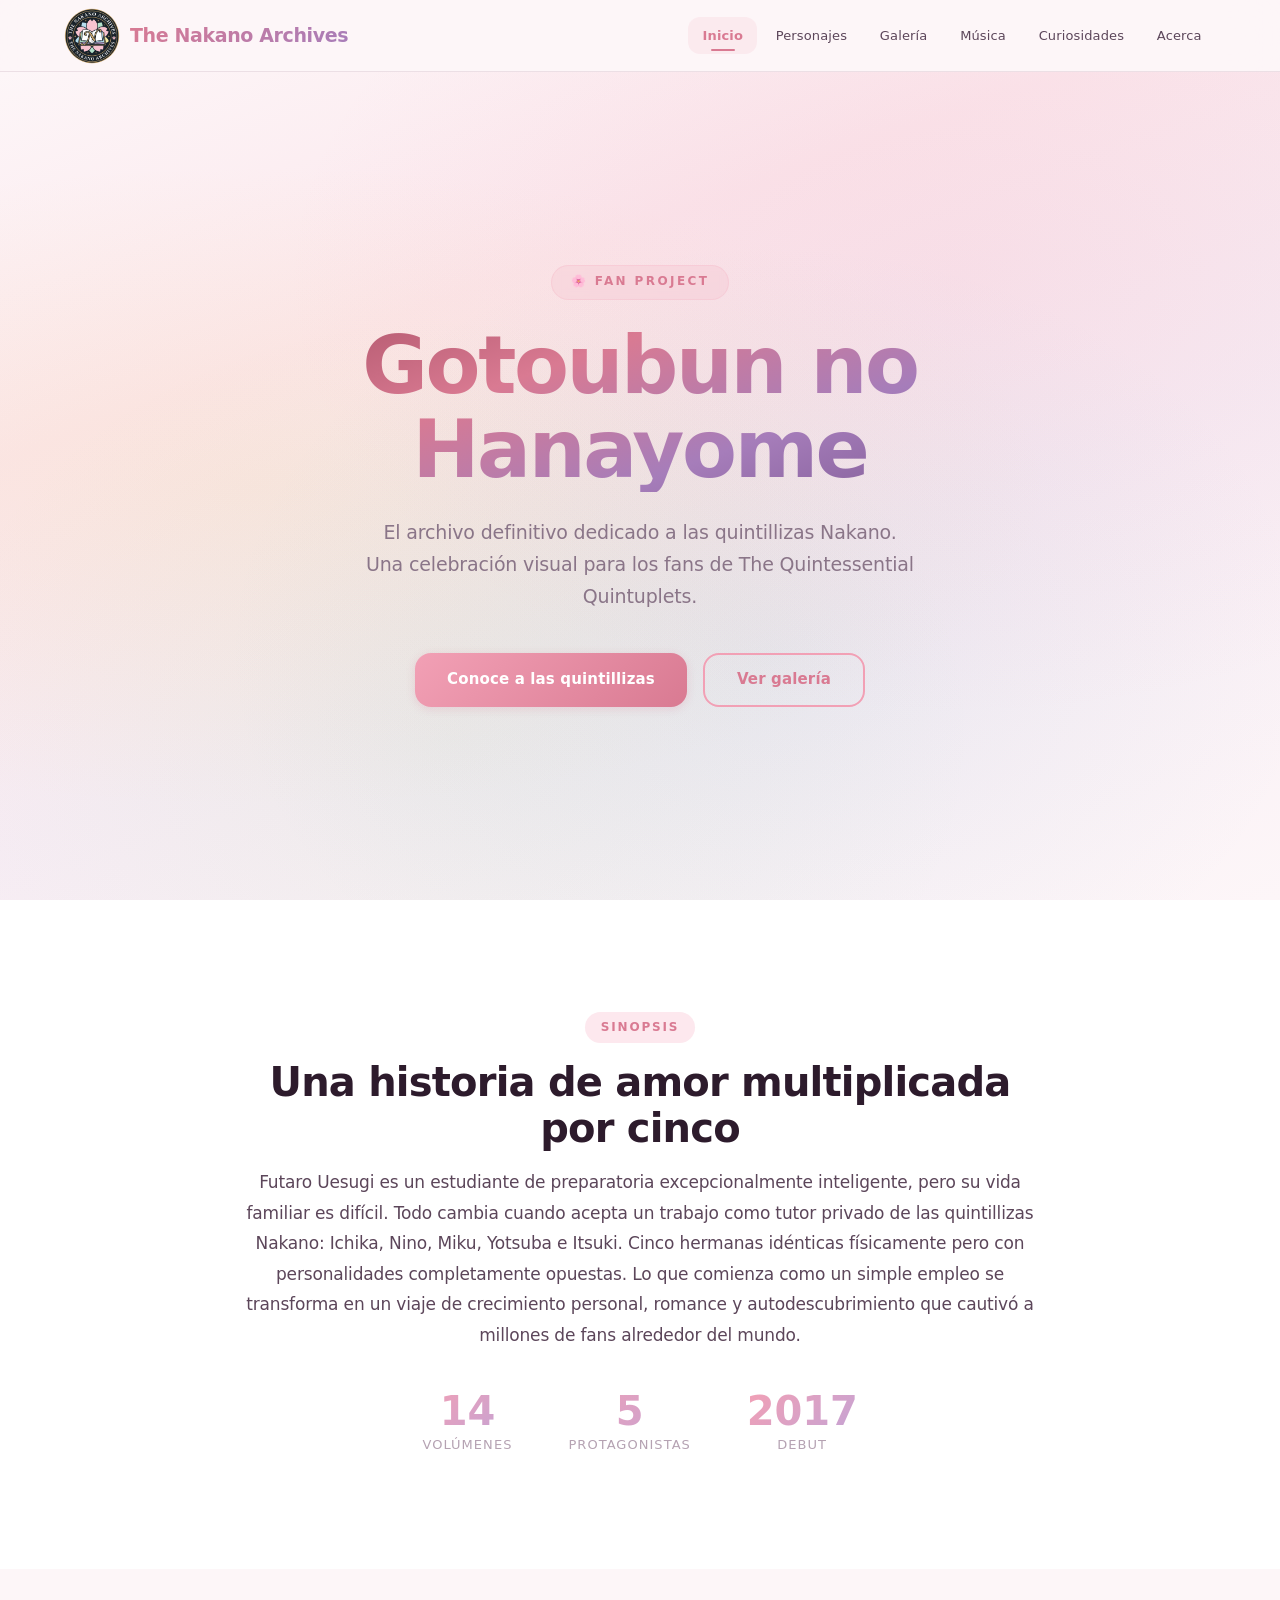
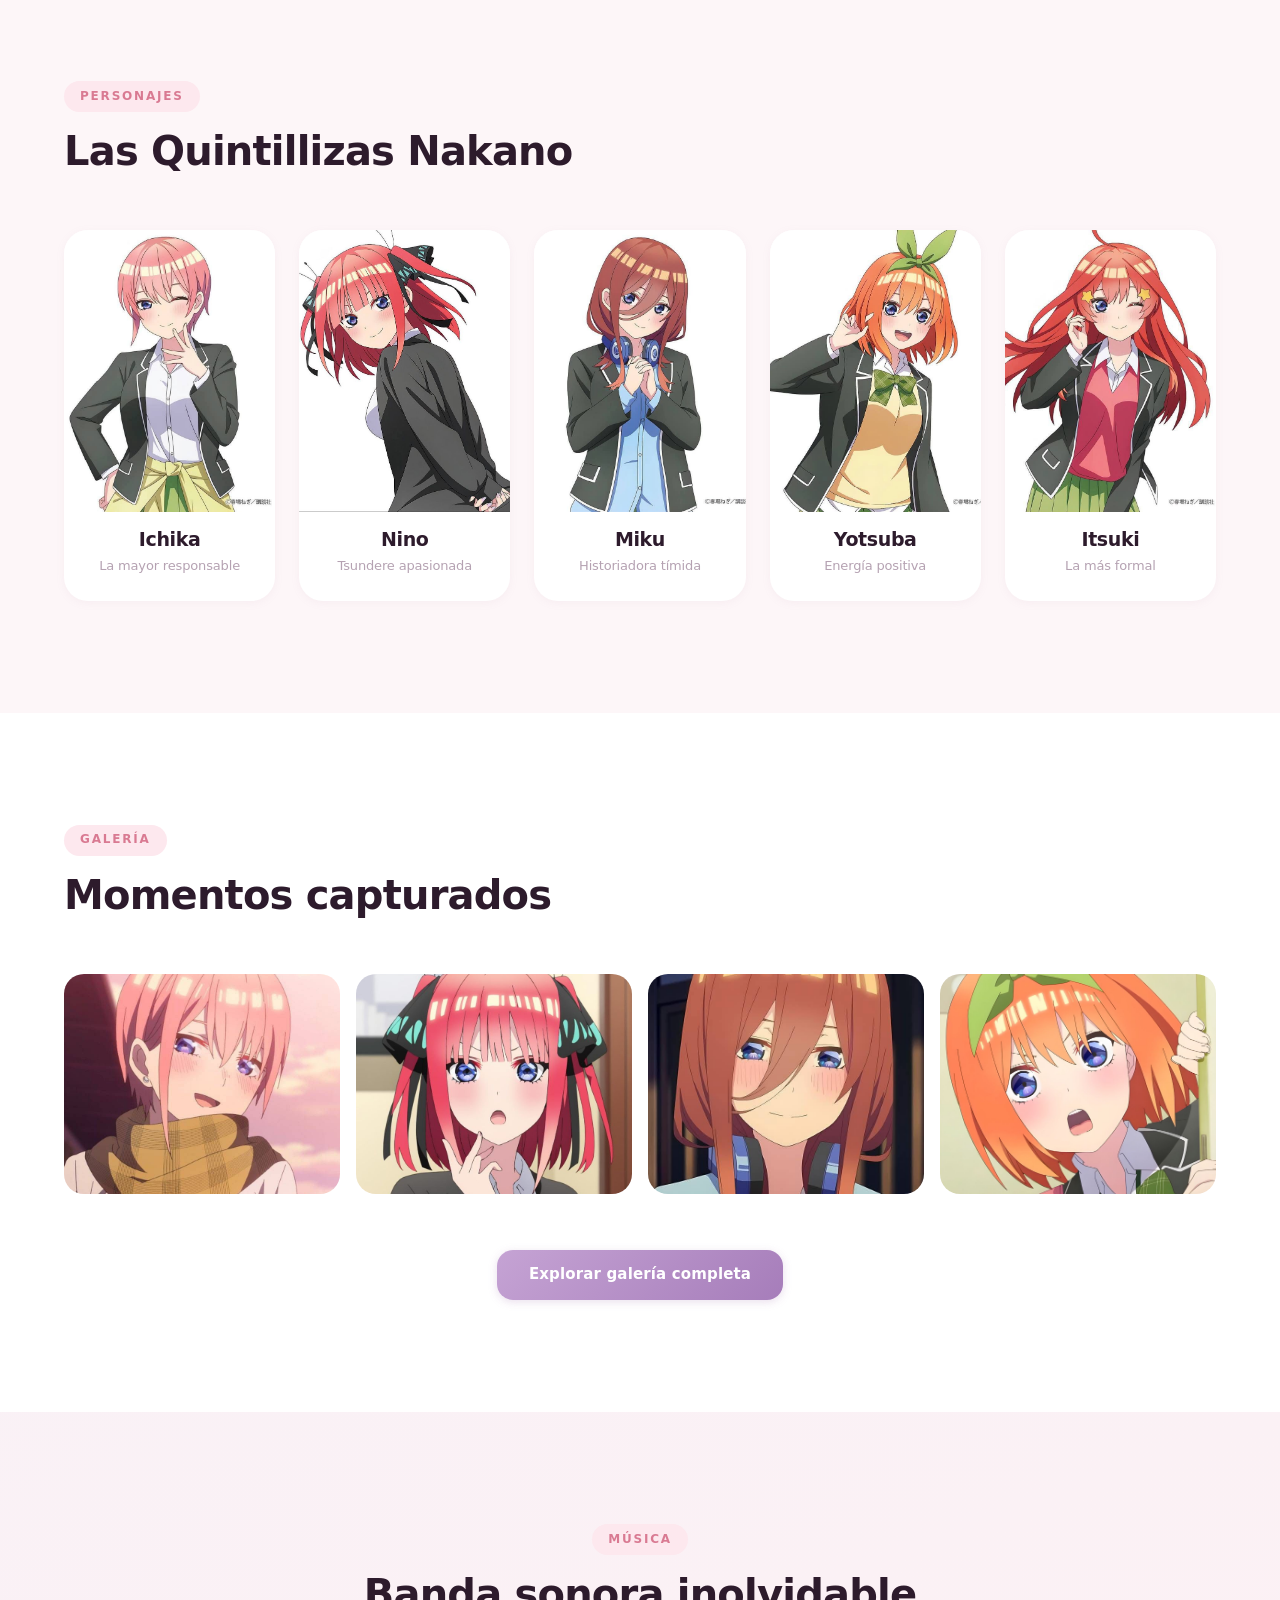
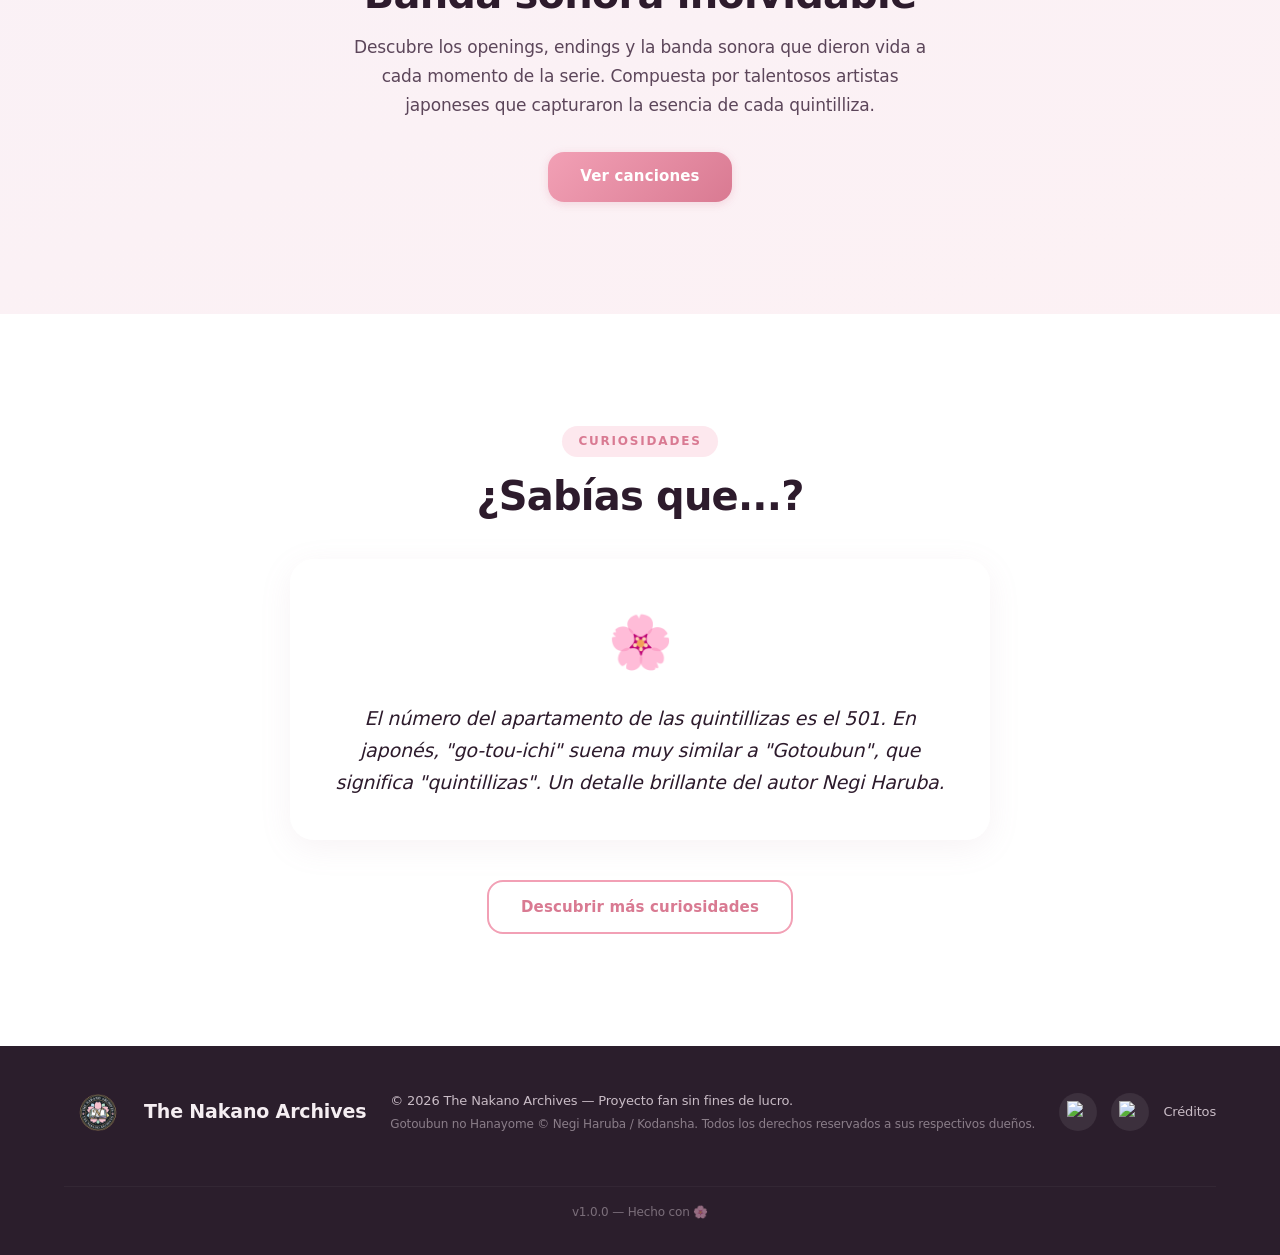
==== commit 95e739b5: "UPDATE" ====
--- a/index.html
+++ b/index.html
@@ -1,266 +1,222 @@
 <!DOCTYPE html>
 <html lang="es">
 <head>
-<meta charset="UTF-8">
-<meta name="viewport" content="width=device-width, initial-scale=1.0">
-<title>Las Quintillizas — Sitio de Fans</title>
-<meta name="description" content="Sitio no oficial de fans dedicado a Las Quintillizas: personajes, episodios, galería y música.">
-<link rel="preconnect" href="https://fonts.googleapis.com">
-<link rel="preconnect" href="https://fonts.gstatic.com" crossorigin>
-<link href="https://fonts.googleapis.com/css2?family=Fraunces:ital,opsz,wght@0,9..144,400;0,9..144,600;0,9..144,700;1,9..144,500&family=Zen+Maru+Gothic:wght@400;500;700&family=JetBrains+Mono:wght@400;500&display=swap" rel="stylesheet">
-<link rel="stylesheet" href="Style.css">
+  <meta charset="UTF-8">
+  <meta name="viewport" content="width=device-width, initial-scale=1.0, viewport-fit=cover">
+  <meta name="description" content="The Nakano Archives - Archivo definitivo de Gotoubun no Hanayome. Información, personajes, galería, música y curiosidades.">
+  <meta name="theme-color" content="#f2a0b5">
+  <title>The Nakano Archives 🌸 Gotoubun no Hanayome</title>
+  <link rel="stylesheet" href="assets/css/variables.css">
+  <link rel="stylesheet" href="assets/css/style.css">
+  <link rel="stylesheet" href="assets/css/header.css">
+  <link rel="stylesheet" href="assets/css/navbar.css">
+  <link rel="stylesheet" href="assets/css/home.css">
+  <link rel="stylesheet" href="assets/css/footer.css">
+  <link rel="stylesheet" href="assets/css/animations.css">
+  <link rel="stylesheet" href="assets/css/responsive.css">
+  <link rel="icon" type="image/svg+xml" href="assets/img/icons/favicon.svg">
 </head>
 <body>
-
-<!-- ============ SKIP LINK (a11y) ============ -->
-<a class="skip-link" href="#main">Saltar al contenido</a>
-
-<!-- ============ HEADER / NAV ============ -->
-<header class="site-header" id="siteHeader">
-  <div class="header-inner">
-    <a href="#home" class="brand">
-      <span class="brand-mark" aria-hidden="true">
-        <svg viewBox="0 0 40 40" width="34" height="34">
-          <circle cx="8" cy="20" r="4" fill="var(--c-ichika)"/>
-          <circle cx="16" cy="10" r="4" fill="var(--c-nino)"/>
-          <circle cx="20" cy="24" r="4.6" fill="var(--c-miku)"/>
-          <circle cx="26" cy="9" r="4" fill="var(--c-yotsuba)"/>
-          <circle cx="33" cy="21" r="4" fill="var(--c-itsuki)"/>
-        </svg>
-      </span>
-      <span class="brand-text">Las Quintillizas</span>
-    </a>
-
-    <nav class="main-nav" id="mainNav" aria-label="Navegación principal">
-      <a href="#home" class="nav-link active-link">Inicio</a>
-      <a href="#characters" class="nav-link">Personajes</a>
-      <a href="#episodes" class="nav-link">Episodios</a>
-      <a href="#gallery" class="nav-link">Galería</a>
-      <a href="#music" class="nav-link">Música</a>
-    </nav>
-
-    <button class="menu-toggle" id="menuToggle" aria-expanded="false" aria-controls="mainNav" aria-label="Abrir menú">
-      <span></span><span></span><span></span>
-    </button>
-  </div>
-  <div class="thread-underline" aria-hidden="true"></div>
-</header>
-
-<main id="main">
-
-<!-- ============ HERO / HOME ============ -->
-<section id="home" class="hero">
-  <div class="hero-braid" aria-hidden="true">
-    <svg viewBox="0 0 1200 400" preserveAspectRatio="none" class="braid-svg">
-      <path class="braid-strand strand-ichika" d="M0,80 C 200,180 300,-20 500,80 S 800,220 1000,80 S 1100,180 1200,80" />
-      <path class="braid-strand strand-nino" d="M0,140 C 200,240 300,40 500,140 S 800,280 1000,140 S 1100,240 1200,140" />
-      <path class="braid-strand strand-miku" d="M0,200 C 200,300 300,100 500,200 S 800,340 1000,200 S 1100,300 1200,200" />
-      <path class="braid-strand strand-yotsuba" d="M0,260 C 200,360 300,160 500,260 S 800,400 1000,260 S 1100,360 1200,260" />
-      <path class="braid-strand strand-itsuki" d="M0,320 C 200,420 300,220 500,320 S 800,460 1000,320 S 1100,420 1200,320" />
-    </svg>
-  </div>
-
-  <div class="hero-content">
-    <p class="eyebrow">un sitio de fans — no oficial</p>
-    <h1 class="hero-title">Cinco Hermanas,<br><em>Y un Tutor.</em></h1>
-    <p class="hero-copy">
-      The Quintessential Quintuplets es una comedia romántica que sigue a Futaro Uesugi, un estudiante sobresaliente pero con dificultades económicas, quien acepta un trabajo como tutor privado para las hermanas Nakano: cinco quintillizas idénticas con personalidades únicas pero un rechazo común por el estudio. La trama explora el crecimiento académico y personal de las hermanas mientras Futaro intenta ganarse su confianza, todo bajo el misterio central de quién de ellas se convertirá eventualmente en su esposa.
-    </p>
-    <div class="hero-actions">
-      <a href="#characters" class="btn btn-primary">Conocer a las hermanas</a>
-      <a href="#episodes" class="btn btn-ghost">Ver episodios</a>
+  <header class="main-header">
+    <div class="header-container">
+      <div class="logo-area">
+        <img src="assets/img/logo/logo.png" alt="The Nakano Archives Logo" class="logo-img" width="75" height="75">
+        <span class="site-title">The Nakano Archives</span>
+      </div>
+      <button class="hamburger-btn" aria-label="Abrir menú de navegación" aria-expanded="false">
+        <span class="hamburger-line"></span>
+        <span class="hamburger-line"></span>
+        <span class="hamburger-line"></span>
+      </button>
+      <nav class="primary-nav" role="navigation">
+        <ul class="nav-menu">
+          <li class="nav-item"><a href="index.html" class="nav-link active" aria-current="page">Inicio</a></li>
+          <li class="nav-item"><a href="pages/personajes.html" class="nav-link">Personajes</a></li>
+          <li class="nav-item"><a href="pages/galeria.html" class="nav-link">Galería</a></li>
+          <li class="nav-item"><a href="pages/musica.html" class="nav-link">Música</a></li>
+          <li class="nav-item"><a href="pages/curiosidades.html" class="nav-link">Curiosidades</a></li>
+          <li class="nav-item"><a href="pages/acerca.html" class="nav-link">Acerca</a></li>
+        </ul>
+      </nav>
     </div>
-
-    <ul class="hero-stats" aria-label="Datos rápidos de la serie">
-      <li><span class="stat-num">5</span><span class="stat-label">Hermanas</span></li>
-      <li><span class="stat-num">2</span><span class="stat-label">Temporadas</span></li>
-      <li><span class="stat-num">1</span><span class="stat-label">Pelicula</span></li>
-      <li><span class="stat-num">4</span><span class="stat-label">OVAs</span></li>
-    </ul>
-  </div>
-
-  <div class="hero-portraits" aria-hidden="true">
-    <div class="portrait-orb orb-ichika" style="--i:0"><span>一</span></div>
-    <div class="portrait-orb orb-nino" style="--i:1"><span>二</span></div>
-    <div class="portrait-orb orb-miku" style="--i:2"><span>三</span></div>
-    <div class="portrait-orb orb-yotsuba" style="--i:3"><span>四</span></div>
-    <div class="portrait-orb orb-itsuki" style="--i:4"><span>五</span></div>
-  </div>
-</section>
-
-<!-- ============ CHARACTERS ============ -->
-<section id="characters" class="section characters-section">
-  <div class="section-head">
-    <p class="eyebrow">reparto</p>
-    <h2>Sección de Personajes</h2>
-    <p class="section-copy">Cinco hermanas, cinco colores, cinco formas de querer. Elige una Quintilliza para abrir su perfil completo.</p>
-  </div>
-
-  <div class="char-tabs" id="charTabs" role="tablist" aria-label="Seleccionar personaje">
-    <!-- populated by JS -->
-  </div>
-
-  <article class="char-panel" id="charPanel">
-    <!-- populated by JS -->
-  </article>
-</section>
-
-<!-- ============ EPISODE PLAYER ============ -->
-<section id="episodes" class="section episodes-section">
-  <div class="section-head">
-    <p class="eyebrow">maratón</p>
-    <h2>Reproductor de Capítulos</h2>
-    <p class="section-copy">Selecciona temporada, capítulo e idioma. Los videos se cargan desde la carpeta /videos.</p>
-  </div>
-
-  <div class="player-layout">
-    <aside class="episode-list-wrap">
-      <div class="season-tabs" id="seasonTabs" role="tablist" aria-label="Seleccionar temporada"></div>
-      <ol class="episode-list" id="episodeList" aria-label="Lista de episodios"></ol>
-    </aside>
-
-    <div class="player-main">
-      <div class="player-toolbar">
-        <div class="lang-toggle" id="langToggle" role="tablist" aria-label="Seleccionar idioma">
-          <!-- populated by JS -->
-        </div>
-      </div>
-
-      <div class="video-stage" id="videoStage">
-        <video id="videoEl" class="video-el is-hidden" preload="metadata" playsinline></video>
-        <div class="video-placeholder" id="videoPlaceholder">
-          <svg viewBox="0 0 64 64" width="56" height="56" aria-hidden="true">
-            <circle cx="32" cy="32" r="30" fill="none" stroke="currentColor" stroke-width="2"/>
-            <polygon points="26,20 26,44 46,32" fill="currentColor"/>
-          </svg>
-          <p id="nowPlayingTitle">Selecciona un episodio para comenzar</p>
-        </div>
-        <div class="video-badge" id="videoBadge">EP. —</div>
-      </div>
-
-      <div class="player-controls" aria-label="Controles de reproducción">
-        <button class="ctrl-btn" id="prevEpBtn" aria-label="Capítulo anterior">
-          <svg viewBox="0 0 24 24" width="18" height="18"><polygon points="17,4 6,12 17,20" fill="currentColor"/><rect x="4" y="4" width="2" height="16" fill="currentColor"/></svg>
-        </button>
-
-        <button class="ctrl-btn" id="playBtn" aria-label="Reproducir">
-          <svg id="playIcon" viewBox="0 0 24 24" width="20" height="20"><polygon points="7,4 20,12 7,20" fill="currentColor"/></svg>
-          <svg id="pauseIcon" viewBox="0 0 24 24" width="20" height="20" style="display:none"><rect x="6" y="4" width="4" height="16" fill="currentColor"/><rect x="14" y="4" width="4" height="16" fill="currentColor"/></svg>
-        </button>
-
-        <button class="ctrl-btn" id="nextEpBtn" aria-label="Capítulo siguiente">
-          <svg viewBox="0 0 24 24" width="18" height="18"><polygon points="7,4 18,12 7,20" fill="currentColor"/><rect x="18" y="4" width="2" height="16" fill="currentColor"/></svg>
-        </button>
-
-        <span class="time-label" id="timeCurrent">00:00</span>
-        <div class="progress-track" id="progressTrack" role="slider" aria-label="Progreso del episodio" aria-valuemin="0" aria-valuemax="100" aria-valuenow="0" tabindex="0">
-          <div class="progress-fill" id="progressFill"></div>
-          <div class="progress-thumb" id="progressThumb"></div>
-        </div>
-        <span class="time-label" id="timeTotal">22:00</span>
-
-        <button class="ctrl-btn" id="muteBtn" aria-label="Silenciar">
-          <svg viewBox="0 0 24 24" width="18" height="18"><path fill="currentColor" d="M3 9v6h4l5 5V4L7 9H3z"/></svg>
-        </button>
-        <input type="range" id="volumeSlider" class="volume-slider" min="0" max="100" value="80" aria-label="Volumen">
-
-        <button class="ctrl-btn" id="fullscreenBtn" aria-label="Pantalla completa">
-          <svg viewBox="0 0 24 24" width="18" height="18"><path fill="currentColor" d="M4 4h6v2H6v4H4V4zm10 0h6v6h-2V6h-4V4zM4 14h2v4h4v2H4v-6zm16 0h-2v4h-4v2h6v-6z"/></svg>
-        </button>
-      </div>
-
-      <div class="synopsis-box" id="synopsisBox">
-        <h3>Sinopsis</h3>
-        <p id="synopsisText">Elige un episodio de la lista para leer su sinopsis.</p>
-      </div>
-
-      <div class="watch-next" id="watchNext">
-        <h3>Ver a continuación</h3>
-        <div class="watch-next-card" id="watchNextCard"></div>
-      </div>
+  </header>
+
+  <main>
+    <section class="hero-section">
+      <div class="hero-background"></div>
+      <div class="hero-content">
+        <span class="hero-badge">🌸 Fan Project</span>
+        <h1 class="hero-title">Gotoubun no<br>Hanayome</h1>
+        <p class="hero-description">El archivo definitivo dedicado a las quintillizas Nakano. Una celebración visual para los fans de The Quintessential Quintuplets.</p>
+        <div class="hero-actions">
+          <a href="pages/personajes.html" class="btn btn-primary">Conoce a las quintillizas</a>
+          <a href="pages/galeria.html" class="btn btn-outline">Ver galería</a>
+        </div>
+      </div>
+    </section>
+
+    <section class="sinopsis-section">
+      <div class="container">
+        <div class="sinopsis-wrapper">
+          <span class="section-label">Sinopsis</span>
+          <h2 class="section-heading">Una historia de amor multiplicada por cinco</h2>
+          <p class="sinopsis-text">Futaro Uesugi es un estudiante de preparatoria excepcionalmente inteligente, pero su vida familiar es difícil. Todo cambia cuando acepta un trabajo como tutor privado de las quintillizas Nakano: Ichika, Nino, Miku, Yotsuba e Itsuki. Cinco hermanas idénticas físicamente pero con personalidades completamente opuestas. Lo que comienza como un simple empleo se transforma en un viaje de crecimiento personal, romance y autodescubrimiento que cautivó a millones de fans alrededor del mundo.</p>
+          <div class="sinopsis-stats">
+            <div class="stat-item">
+              <span class="stat-number">14</span>
+              <span class="stat-label">Volúmenes</span>
+            </div>
+            <div class="stat-item">
+              <span class="stat-number">5</span>
+              <span class="stat-label">Protagonistas</span>
+            </div>
+            <div class="stat-item">
+              <span class="stat-number">2017</span>
+              <span class="stat-label">Debut</span>
+            </div>
+          </div>
+        </div>
+      </div>
+    </section>
+
+    <section class="personajes-preview-section">
+      <div class="container">
+        <span class="section-label">Personajes</span>
+        <h2 class="section-heading">Las Quintillizas Nakano</h2>
+        <div class="personajes-grid">
+          <a href="pages/personajes.html#ichika" class="personaje-card" data-character="ichika">
+            <div class="card-image-wrapper">
+              <img src="assets/img/personajes/ichika/main.jpg" alt="Ichika Nakano" class="card-image" loading="lazy">
+              <div class="card-overlay"></div>
+            </div>
+            <div class="card-body">
+              <h3 class="card-name">Ichika</h3>
+              <p class="card-role">La mayor responsable</p>
+            </div>
+          </a>
+          <a href="pages/personajes.html#nino" class="personaje-card" data-character="nino">
+            <div class="card-image-wrapper">
+              <img src="assets/img/personajes/nino/main.jpg" alt="Nino Nakano" class="card-image" loading="lazy">
+              <div class="card-overlay"></div>
+            </div>
+            <div class="card-body">
+              <h3 class="card-name">Nino</h3>
+              <p class="card-role">Tsundere apasionada</p>
+            </div>
+          </a>
+          <a href="pages/personajes.html#miku" class="personaje-card" data-character="miku">
+            <div class="card-image-wrapper">
+              <img src="assets/img/personajes/miku/main.jpg" alt="Miku Nakano" class="card-image" loading="lazy">
+              <div class="card-overlay"></div>
+            </div>
+            <div class="card-body">
+              <h3 class="card-name">Miku</h3>
+              <p class="card-role">Historiadora tímida</p>
+            </div>
+          </a>
+          <a href="pages/personajes.html#yotsuba" class="personaje-card" data-character="yotsuba">
+            <div class="card-image-wrapper">
+              <img src="assets/img/personajes/yotsuba/main.jpg" alt="Yotsuba Nakano" class="card-image" loading="lazy">
+              <div class="card-overlay"></div>
+            </div>
+            <div class="card-body">
+              <h3 class="card-name">Yotsuba</h3>
+              <p class="card-role">Energía positiva</p>
+            </div>
+          </a>
+          <a href="pages/personajes.html#itsuki" class="personaje-card" data-character="itsuki">
+            <div class="card-image-wrapper">
+              <img src="assets/img/personajes/itsuki/main.jpg" alt="Itsuki Nakano" class="card-image" loading="lazy">
+              <div class="card-overlay"></div>
+            </div>
+            <div class="card-body">
+              <h3 class="card-name">Itsuki</h3>
+              <p class="card-role">La más formal</p>
+            </div>
+          </a>
+        </div>
+      </div>
+    </section>
+
+    <section class="galeria-preview-section">
+      <div class="container">
+        <span class="section-label">Galería</span>
+        <h2 class="section-heading">Momentos capturados</h2>
+        <div class="galeria-preview-grid">
+          <div class="galeria-preview-item">
+            <img src="assets/img/personajes/ichika/thumb1.jpg" alt="Ichika" loading="lazy">
+          </div>
+          <div class="galeria-preview-item">
+            <img src="assets/img/personajes/nino/thumb1.jpg" alt="Nino" loading="lazy">
+          </div>
+          <div class="galeria-preview-item">
+            <img src="assets/img/personajes/miku/thumb1.jpg" alt="Miku" loading="lazy">
+          </div>
+          <div class="galeria-preview-item">
+            <img src="assets/img/personajes/yotsuba/thumb1.jpg" alt="Yotsuba" loading="lazy">
+          </div>
+        </div>
+        <div class="preview-cta">
+          <a href="pages/galeria.html" class="btn btn-secondary">Explorar galería completa</a>
+        </div>
+      </div>
+    </section>
+
+    <section class="musica-preview-section">
+      <div class="container">
+        <span class="section-label">Música</span>
+        <h2 class="section-heading">Banda sonora inolvidable</h2>
+        <p class="musica-preview-text">Descubre los openings, endings y la banda sonora que dieron vida a cada momento de la serie. Compuesta por talentosos artistas japoneses que capturaron la esencia de cada quintilliza.</p>
+        <div class="preview-cta">
+          <a href="pages/musica.html" class="btn btn-primary">Ver canciones</a>
+        </div>
+      </div>
+    </section>
+
+    <section class="curiosidades-preview-section">
+      <div class="container">
+        <span class="section-label">Curiosidades</span>
+        <h2 class="section-heading">¿Sabías que...?</h2>
+        <div class="curiosidad-highlight">
+          <div class="curiosidad-icon">🌸</div>
+          <blockquote class="curiosidad-quote">
+            <p>El número del apartamento de las quintillizas es el 501. En japonés, "go-tou-ichi" suena muy similar a "Gotoubun", que significa "quintillizas". Un detalle brillante del autor Negi Haruba.</p>
+          </blockquote>
+        </div>
+        <div class="preview-cta">
+          <a href="pages/curiosidades.html" class="btn btn-outline">Descubrir más curiosidades</a>
+        </div>
+      </div>
+    </section>
+  </main>
+
+  <footer class="main-footer">
+    <div class="footer-container">
+      <div class="footer-brand">
+        <img src="assets/img/logo/logo.png" alt="Logo" class="footer-logo" width="36" height="36">
+        <span class="footer-title">The Nakano Archives</span>
+      </div>
+      <div class="footer-info">
+        <p>&copy; 2026 The Nakano Archives — Proyecto fan sin fines de lucro.</p>
+        <p class="footer-disclaimer">Gotoubun no Hanayome © Negi Haruba / Kodansha. Todos los derechos reservados a sus respectivos dueños.</p>
+      </div>
+      <div class="footer-links">
+        <a href="https://github.com" target="_blank" rel="noopener noreferrer" class="footer-social-link" aria-label="GitHub">
+          <img src="assets/img/icons/github.svg" alt="GitHub" width="22" height="22">
+        </a>
+        <a href="#" class="footer-social-link" aria-label="Twitter">
+          <img src="assets/img/icons/twitter.svg" alt="Twitter" width="22" height="22">
+        </a>
+        <a href="pages/acerca.html" class="footer-page-link">Créditos</a>
+      </div>
+      <p class="footer-version">v1.0.0 — Hecho con 🌸</p>
     </div>
-  </div>
-</section>
-
-<!-- ============ MEDIA GALLERY ============ -->
-<section id="gallery" class="section gallery-section">
-  <div class="section-head">
-    <p class="eyebrow">archivo visual</p>
-    <h2>Galería Multimedia</h2>
-    <p class="section-copy">Capturas, pósters y arte conceptual. Las imágenes se cargan desde la carpeta img/galeria/.</p>
-  </div>
-
-  <div class="gallery-filters" id="galleryFilters" role="tablist" aria-label="Filtrar galería">
-    <button class="filter-chip active-chip" data-filter="all">Todo</button>
-    <button class="filter-chip" data-filter="screenshot">Capturas</button>
-    <button class="filter-chip" data-filter="poster">Pósters</button>
-    <button class="filter-chip" data-filter="concept">Arte conceptual</button>
-  </div>
-
-  <div class="gallery-grid" id="galleryGrid"></div>
-</section>
-
-<!-- ============ MUSIC ============ -->
-<section id="music" class="section music-section">
-  <div class="section-head">
-    <p class="eyebrow">banda sonora</p>
-    <h2>Sección de Música</h2>
-    <p class="section-copy">Aperturas, finales, temas de personaje y BGM oficiales, reproducidos directamente desde Spotify.</p>
-  </div>
-
-  <div class="music-layout">
-    <ul class="track-list" id="trackList" aria-label="Lista de canciones"></ul>
-
-    <div class="music-player" id="musicPlayer">
-      <h3 id="musicTrackTitle">Selecciona una canción</h3>
-      <p id="musicTrackMeta" class="music-meta">—</p>
-
-      <div class="spotify-embed-wrap" id="spotifyEmbedWrap">
-        <p class="spotify-placeholder" id="spotifyPlaceholder">Elige una pista de la lista para escucharla aquí vía Spotify.</p>
-      </div>
-
-      <p class="music-credit">Reproducido con el reproductor oficial de Spotify. Las letras completas están disponibles en Spotify o en sitios de letras autorizados.</p>
-    </div>
-  </div>
-</section>
-
-</main>
-
-<!-- ============ LIGHTBOX (gallery) ============ -->
-<div class="lightbox" id="lightbox" role="dialog" aria-modal="true" aria-label="Vista ampliada" hidden>
-  <button class="lightbox-close" id="lightboxClose" aria-label="Cerrar">&times;</button>
-  <button class="lightbox-nav lightbox-prev is-hidden" id="lightboxPrev" aria-label="Imagen anterior">
-    <svg viewBox="0 0 24 24" width="20" height="20"><polygon points="16,4 6,12 16,20" fill="currentColor"/></svg>
-  </button>
-  <div class="lightbox-content" id="lightboxContent"></div>
-  <button class="lightbox-nav lightbox-next is-hidden" id="lightboxNext" aria-label="Imagen siguiente">
-    <svg viewBox="0 0 24 24" width="20" height="20"><polygon points="8,4 18,12 8,20" fill="currentColor"/></svg>
-  </button>
-</div>
-
-<!-- ============ FOOTER ============ -->
-<footer class="site-footer">
-  <div class="footer-inner">
-    <div class="footer-brand">
-      <span class="brand-mark" aria-hidden="true">
-        <svg viewBox="0 0 40 40" width="28" height="28">
-          <circle cx="8" cy="20" r="4" fill="var(--c-ichika)"/>
-          <circle cx="16" cy="10" r="4" fill="var(--c-nino)"/>
-          <circle cx="20" cy="24" r="4.6" fill="var(--c-miku)"/>
-          <circle cx="26" cy="9" r="4" fill="var(--c-yotsuba)"/>
-          <circle cx="33" cy="21" r="4" fill="var(--c-itsuki)"/>
-        </svg>
-      </span>
-      <p>Las Quintillizas — sitio de fans</p>
-    </div>
-    <p class="footer-disclaimer">
-      Prototipo no oficial creado con fines de demostración. Todos los personajes, nombres e
-      imágenes de referencia pertenecen a sus respectivos creadores y titulares de derechos.
-      Este sitio no está afiliado ni respaldado por ellos.
-    </p>
-  </div>
-</footer>
-
-<script src="Script.js"></script>
+  </footer>
+
+  <script src="assets/js/main.js" type="module"></script>
+  <script src="assets/js/navigation.js" type="module"></script>
+  <script src="assets/js/theme.js" type="module"></script>
+  <script src="assets/js/scroll.js" type="module"></script>
+  <script src="assets/js/animations.js" type="module"></script>
 </body>
 </html>
--- a/assets/css/variables.css
+++ b/assets/css/variables.css
@@ -0,0 +1,158 @@
+:root {
+  /* ========== PALETA PRINCIPAL ========== */
+  --color-primary: #f2a0b5;
+  --color-primary-light: #f7c4d3;
+  --color-primary-lighter: #fde8ee;
+  --color-primary-dark: #d97a92;
+  --color-primary-darker: #b85d73;
+  
+  --color-secondary: #c5a3d4;
+  --color-secondary-light: #dbc4e5;
+  --color-secondary-lighter: #f0e6f5;
+  --color-secondary-dark: #a67dba;
+  --color-secondary-darker: #86619c;
+  
+  --color-accent: #ffd6e0;
+  --color-accent-gold: #f5d78c;
+  --color-accent-soft: #fdf2f5;
+  
+  /* ========== COLORES POR QUINTILLIZA ========== */
+  --color-ichika: #f7d06b;
+  --color-ichika-light: #fbe9b3;
+  --color-ichika-dark: #d4a93e;
+  
+  --color-nino: #e87da0;
+  --color-nino-light: #f4b8cc;
+  --color-nino-dark: #c45678;
+  
+  --color-miku: #6ba5c4;
+  --color-miku-light: #a3cde0;
+  --color-miku-dark: #4a7f9e;
+  
+  --color-yotsuba: #7ec87b;
+  --color-yotsuba-light: #b2e0af;
+  --color-yotsuba-dark: #5a9e56;
+  
+  --color-itsuki: #e86850;
+  --color-itsuki-light: #f4a092;
+  --color-itsuki-dark: #c4422d;
+  
+  /* ========== FONDOS ========== */
+  --bg-body: #fdf6f8;
+  --bg-surface: #ffffff;
+  --bg-surface-hover: #fef9fb;
+  --bg-glass: rgba(255, 255, 255, 0.35);
+  --bg-glass-strong: rgba(255, 255, 255, 0.55);
+  --bg-glass-dark: rgba(255, 255, 255, 0.15);
+  --bg-footer: #2b1e2c;
+  --bg-footer-secondary: #362836;
+  
+  /* ========== TEXTOS ========== */
+  --text-primary: #2d1b2c;
+  --text-secondary: #5c465a;
+  --text-tertiary: #8a7588;
+  --text-muted: #b5a2b2;
+  --text-on-dark: #f5eef2;
+  --text-on-dark-secondary: #c9bcc6;
+  --text-white: #ffffff;
+  
+  /* ========== BORDES ========== */
+  --border-light: rgba(220, 200, 210, 0.5);
+  --border-medium: rgba(200, 180, 190, 0.6);
+  --border-glass: rgba(255, 255, 255, 0.5);
+  --border-focused: rgba(242, 160, 181, 0.5);
+  
+  /* ========== SOMBRAS ========== */
+  --shadow-xs: 0 1px 3px rgba(180, 140, 160, 0.06);
+  --shadow-sm: 0 2px 8px rgba(180, 140, 160, 0.08);
+  --shadow-md: 0 4px 16px rgba(180, 140, 160, 0.1);
+  --shadow-lg: 0 8px 30px rgba(180, 140, 160, 0.14);
+  --shadow-xl: 0 12px 40px rgba(180, 140, 160, 0.18);
+  --shadow-glass: 0 8px 32px rgba(180, 140, 160, 0.1);
+  --shadow-card-hover: 0 16px 48px rgba(180, 140, 160, 0.2);
+  
+  /* ========== TIPOGRAFÍA ========== */
+  --font-family-base: 'Segoe UI', 'Noto Sans', system-ui, -apple-system, BlinkMacSystemFont, sans-serif;
+  --font-family-heading: 'Segoe UI', 'Noto Sans', system-ui, -apple-system, BlinkMacSystemFont, sans-serif;
+  --font-family-display: var(--font-family-heading);
+  --font-family-mono: 'Cascadia Code', 'Fira Code', 'Consolas', monospace;
+  
+  /* ========== TAMAÑOS DE FUENTE ========== */
+  --text-2xs: 0.625rem;
+  --text-xs: 0.75rem;
+  --text-sm: 0.8125rem;
+  --text-base: 0.9375rem;
+  --text-md: 1.0625rem;
+  --text-lg: 1.1875rem;
+  --text-xl: 1.375rem;
+  --text-2xl: 1.625rem;
+  --text-3xl: 2rem;
+  --text-4xl: 2.5rem;
+  --text-5xl: 3.25rem;
+  --text-6xl: 4rem;
+  
+  /* ========== ESPACIADO ========== */
+  --space-3xs: 0.125rem;
+  --space-2xs: 0.25rem;
+  --space-xs: 0.5rem;
+  --space-sm: 0.75rem;
+  --space-md: 1rem;
+  --space-lg: 1.5rem;
+  --space-xl: 2rem;
+  --space-2xl: 2.5rem;
+  --space-3xl: 3.5rem;
+  --space-4xl: 5rem;
+  --space-5xl: 7rem;
+  
+  /* ========== RADIOS DE BORDE ========== */
+  --radius-xs: 0.25rem;
+  --radius-sm: 0.5rem;
+  --radius-md: 0.75rem;
+  --radius-lg: 1rem;
+  --radius-xl: 1.25rem;
+  --radius-2xl: 1.5rem;
+  --radius-3xl: 2rem;
+  --radius-full: 9999px;
+  
+  /* ========== TRANSICIONES ========== */
+  --transition-instant: 0.05s ease;
+  --transition-fast: 0.15s cubic-bezier(0.4, 0, 0.2, 1);
+  --transition-base: 0.25s cubic-bezier(0.4, 0, 0.2, 1);
+  --transition-slow: 0.4s cubic-bezier(0.4, 0, 0.2, 1);
+  --transition-slower: 0.6s cubic-bezier(0.4, 0, 0.2, 1);
+  --transition-bounce: 0.5s cubic-bezier(0.68, -0.55, 0.265, 1.55);
+  
+  /* ========== Z-INDEX ========== */
+  --z-base: 1;
+  --z-dropdown: 100;
+  --z-sticky: 200;
+  --z-header: 1000;
+  --z-overlay: 1500;
+  --z-modal: 2000;
+  --z-lightbox: 3000;
+  --z-toast: 4000;
+  --z-tooltip: 5000;
+  
+  /* ========== GLASSMORPHISM ========== */
+  --glass-blur-sm: blur(8px);
+  --glass-blur-md: blur(14px);
+  --glass-blur-lg: blur(22px);
+  --glass-border: 1px solid rgba(255, 255, 255, 0.45);
+  --glass-border-strong: 1px solid rgba(255, 255, 255, 0.6);
+  
+  /* ========== CONTENEDOR ========== */
+  --container-max: 1200px;
+  --container-narrow: 900px;
+  --container-wide: 1400px;
+  --container-padding: 1.5rem;
+  
+  /* ========== HEADER ========== */
+  --header-height: 72px;
+  --header-height-mobile: 64px;
+  
+  /* ========== OVERLAYS ========== */
+  --overlay-light: rgba(253, 246, 248, 0.7);
+  --overlay-medium: rgba(45, 27, 44, 0.4);
+  --overlay-dark: rgba(45, 27, 44, 0.7);
+  --overlay-darker: rgba(20, 10, 20, 0.85);
+}
--- a/assets/css/style.css
+++ b/assets/css/style.css
@@ -0,0 +1,302 @@
+/* ========== RESET GLOBAL ========== */
+*,
+*::before,
+*::after {
+  margin: 0;
+  padding: 0;
+  box-sizing: border-box;
+}
+
+html {
+  scroll-behavior: smooth;
+  -webkit-text-size-adjust: 100%;
+  text-size-adjust: 100%;
+  font-size: 16px;
+  -webkit-font-smoothing: antialiased;
+  -moz-osx-font-smoothing: grayscale;
+  text-rendering: optimizeLegibility;
+}
+
+body {
+  font-family: var(--font-family-base);
+  background-color: var(--bg-body);
+  color: var(--text-primary);
+  line-height: 1.65;
+  min-height: 100vh;
+  display: flex;
+  flex-direction: column;
+  overflow-x: hidden;
+  letter-spacing: -0.01em;
+}
+
+img {
+  max-width: 100%;
+  height: auto;
+  display: block;
+  position: relative;
+}
+
+img::after {
+  content: '';
+  display: none;
+}
+
+a {
+  color: inherit;
+  text-decoration: none;
+  transition: color var(--transition-fast);
+}
+
+a:hover {
+  color: var(--color-primary-dark);
+}
+
+ul,
+ol {
+  list-style: none;
+}
+
+button {
+  cursor: pointer;
+  font-family: inherit;
+  border: none;
+  background: none;
+  font-size: inherit;
+  color: inherit;
+}
+
+h1,
+h2,
+h3,
+h4,
+h5,
+h6 {
+  font-family: var(--font-family-heading);
+  line-height: 1.25;
+  color: var(--text-primary);
+  letter-spacing: -0.02em;
+}
+
+h1 {
+  font-size: var(--text-4xl);
+  font-weight: 700;
+  margin-bottom: var(--space-lg);
+}
+
+h2 {
+  font-size: var(--text-3xl);
+  font-weight: 650;
+  margin-bottom: var(--space-md);
+}
+
+h3 {
+  font-size: var(--text-2xl);
+  font-weight: 600;
+  margin-bottom: var(--space-sm);
+}
+
+p {
+  margin-bottom: var(--space-md);
+  color: var(--text-secondary);
+}
+
+p:last-child {
+  margin-bottom: 0;
+}
+
+/* ========== CONTENEDOR ========== */
+.container {
+  width: 100%;
+  max-width: var(--container-max);
+  margin: 0 auto;
+  padding: 0 var(--container-padding);
+}
+
+/* ========== MAIN ========== */
+main {
+  flex: 1;
+  padding-top: var(--header-height);
+}
+
+/* ========== PAGE HEADER (compartido) ========== */
+.page-header {
+  text-align: center;
+  margin-bottom: var(--space-4xl);
+  padding-top: var(--space-3xl);
+}
+
+.section-label {
+  display: inline-block;
+  font-size: var(--text-xs);
+  font-weight: 700;
+  text-transform: uppercase;
+  letter-spacing: 0.15em;
+  color: var(--color-primary-dark);
+  background: var(--color-primary-lighter);
+  padding: 0.35rem 1rem;
+  border-radius: var(--radius-full);
+  margin-bottom: var(--space-md);
+}
+
+.section-heading {
+  font-size: var(--text-4xl);
+  font-weight: 700;
+  margin-bottom: var(--space-md);
+  line-height: 1.15;
+}
+
+.page-description {
+  font-size: var(--text-lg);
+  color: var(--text-tertiary);
+  max-width: 600px;
+  margin: 0 auto;
+}
+
+/* ========== BOTONES ========== */
+.btn {
+  display: inline-flex;
+  align-items: center;
+  justify-content: center;
+  gap: var(--space-xs);
+  padding: 0.8rem 2rem;
+  border-radius: var(--radius-lg);
+  font-weight: 600;
+  font-size: var(--text-base);
+  transition: all var(--transition-base);
+  position: relative;
+  overflow: hidden;
+  text-align: center;
+  white-space: nowrap;
+  cursor: pointer;
+  letter-spacing: 0.01em;
+}
+
+.btn::after {
+  content: '';
+  position: absolute;
+  inset: 0;
+  background: rgba(255, 255, 255, 0);
+  transition: background var(--transition-base);
+  border-radius: inherit;
+}
+
+.btn:hover::after {
+  background: rgba(255, 255, 255, 0.12);
+}
+
+.btn:active {
+  transform: scale(0.97);
+}
+
+.btn-primary {
+  background: linear-gradient(135deg, var(--color-primary), var(--color-primary-dark));
+  color: var(--text-white);
+  box-shadow: var(--shadow-sm), 0 2px 8px rgba(242, 160, 181, 0.25);
+}
+
+.btn-primary:hover {
+  box-shadow: var(--shadow-lg), 0 4px 16px rgba(242, 160, 181, 0.35);
+  transform: translateY(-2px);
+  color: var(--text-white);
+}
+
+.btn-secondary {
+  background: linear-gradient(135deg, var(--color-secondary), var(--color-secondary-dark));
+  color: var(--text-white);
+  box-shadow: var(--shadow-sm), 0 2px 8px rgba(197, 163, 212, 0.25);
+}
+
+.btn-secondary:hover {
+  box-shadow: var(--shadow-lg), 0 4px 16px rgba(197, 163, 212, 0.35);
+  transform: translateY(-2px);
+  color: var(--text-white);
+}
+
+.btn-outline {
+  background: transparent;
+  border: 2px solid var(--color-primary);
+  color: var(--color-primary-dark);
+}
+
+.btn-outline:hover {
+  background: var(--color-primary);
+  color: var(--text-white);
+  border-color: var(--color-primary);
+  transform: translateY(-2px);
+}
+
+.btn-sm {
+  padding: 0.5rem 1.25rem;
+  font-size: var(--text-sm);
+}
+
+.btn-lg {
+  padding: 1rem 2.5rem;
+  font-size: var(--text-md);
+}
+
+/* ========== UTILIDADES ========== */
+.text-center {
+  text-align: center;
+}
+
+.text-gradient {
+  background: linear-gradient(135deg, var(--color-primary), var(--color-secondary));
+  -webkit-background-clip: text;
+  -webkit-text-fill-color: transparent;
+  background-clip: text;
+}
+
+.sr-only {
+  position: absolute;
+  width: 1px;
+  height: 1px;
+  padding: 0;
+  margin: -1px;
+  overflow: hidden;
+  clip: rect(0, 0, 0, 0);
+  white-space: nowrap;
+  border: 0;
+}
+
+/* ========== IMAGEN NO ENCONTRADA ========== */
+img.error-placeholder {
+  opacity: 0.5;
+  background-color: var(--color-primary-lighter);
+  min-height: 200px;
+  display: flex;
+  align-items: center;
+  justify-content: center;
+}
+
+/* ========== SCROLLBAR ========== */
+::-webkit-scrollbar {
+  width: 8px;
+}
+
+::-webkit-scrollbar-track {
+  background: var(--bg-body);
+}
+
+::-webkit-scrollbar-thumb {
+  background: var(--color-primary-light);
+  border-radius: var(--radius-full);
+}
+
+::-webkit-scrollbar-thumb:hover {
+  background: var(--color-primary);
+}
+
+/* ========== SELECCIÓN ========== */
+::selection {
+  background: var(--color-primary-lighter);
+  color: var(--color-primary-darker);
+}
+
+/* ========== SAFARI FIX ========== */
+@supports (-webkit-touch-callout: none) {
+  .main-header {
+    position: -webkit-sticky;
+    position: sticky;
+  }
+}
--- a/assets/css/header.css
+++ b/assets/css/header.css
@@ -0,0 +1,110 @@
+/* ========== HEADER ========== */
+.main-header {
+  position: fixed;
+  top: 0;
+  left: 0;
+  right: 0;
+  z-index: var(--z-header);
+  height: var(--header-height);
+  background: rgba(253, 246, 248, 0.82);
+  backdrop-filter: var(--glass-blur-lg);
+  -webkit-backdrop-filter: var(--glass-blur-lg);
+  border-bottom: 1px solid var(--border-light);
+  transition: all var(--transition-base);
+}
+
+.main-header.scrolled {
+  background: rgba(253, 246, 248, 0.95);
+  box-shadow: var(--shadow-md);
+  border-bottom-color: var(--border-medium);
+}
+
+.header-container {
+  max-width: var(--container-max);
+  margin: 0 auto;
+  padding: 0 var(--container-padding);
+  display: flex;
+  align-items: center;
+  justify-content: space-between;
+  height: 100%;
+}
+
+/* ========== LOGO ========== */
+.logo-area {
+  display: flex;
+  align-items: center;
+  gap: 10px;
+  flex-shrink: 0;
+}
+
+.logo-img {
+  width: 56px;
+  height: 56px;
+  border-radius: 50%;
+  object-fit: cover;
+  border: none;
+  background: none;
+  box-shadow: none;
+  transition: transform 0.35s cubic-bezier(0.68, -0.55, 0.265, 1.55);
+}
+
+.logo-area:hover .logo-img {
+  transform: scale(1.05);
+}
+
+.site-title {
+  font-family: var(--font-family-display);
+  font-size: var(--text-lg);
+  font-weight: 700;
+  background: linear-gradient(135deg, var(--color-primary-dark), var(--color-secondary-dark));
+  -webkit-background-clip: text;
+  -webkit-text-fill-color: transparent;
+  background-clip: text;
+  letter-spacing: -0.02em;
+  white-space: nowrap;
+}
+
+/* ========== BOTÓN HAMBURGUESA ========== */
+.hamburger-btn {
+  display: none;
+  flex-direction: column;
+  gap: 5px;
+  padding: var(--space-xs);
+  z-index: calc(var(--z-header) + 1);
+  background: none;
+  border: none;
+  cursor: pointer;
+  width: 40px;
+  height: 40px;
+  align-items: center;
+  justify-content: center;
+  border-radius: var(--radius-sm);
+  transition: background var(--transition-fast);
+}
+
+.hamburger-btn:hover {
+  background: rgba(242, 160, 181, 0.1);
+}
+
+.hamburger-line {
+  display: block;
+  width: 24px;
+  height: 2.5px;
+  background: var(--text-primary);
+  border-radius: var(--radius-full);
+  transition: all var(--transition-base);
+  transform-origin: center;
+}
+
+.hamburger-btn.active .hamburger-line:nth-child(1) {
+  transform: translateY(7.5px) rotate(45deg);
+}
+
+.hamburger-btn.active .hamburger-line:nth-child(2) {
+  opacity: 0;
+  transform: scaleX(0);
+}
+
+.hamburger-btn.active .hamburger-line:nth-child(3) {
+  transform: translateY(-7.5px) rotate(-45deg);
+}
--- a/assets/css/navbar.css
+++ b/assets/css/navbar.css
@@ -0,0 +1,124 @@
+/* ========== NAVEGACIÓN PRINCIPAL ========== */
+.primary-nav {
+  display: flex;
+  align-items: center;
+}
+
+.nav-menu {
+  display: flex;
+  gap: var(--space-2xs);
+  flex-wrap: wrap;
+  justify-content: flex-end;
+}
+
+.nav-link {
+  display: block;
+  padding: 0.5rem 0.9rem;
+  border-radius: var(--radius-md);
+  font-size: var(--text-sm);
+  font-weight: 500;
+  color: var(--text-secondary);
+  transition: all var(--transition-fast);
+  position: relative;
+  white-space: nowrap;
+  letter-spacing: 0.01em;
+}
+
+.nav-link::after {
+  content: '';
+  position: absolute;
+  bottom: 3px;
+  left: 50%;
+  transform: translateX(-50%) scaleX(0);
+  width: 18px;
+  height: 2.5px;
+  background: var(--color-primary);
+  border-radius: var(--radius-full);
+  transition: transform var(--transition-base);
+  transform-origin: center;
+}
+
+.nav-link:hover {
+  color: var(--color-primary-dark);
+  background: rgba(242, 160, 181, 0.08);
+}
+
+.nav-link:hover::after {
+  transform: translateX(-50%) scaleX(1);
+}
+
+.nav-link.active {
+  color: var(--color-primary-dark);
+  background: rgba(242, 160, 181, 0.14);
+  font-weight: 600;
+}
+
+.nav-link.active::after {
+  transform: translateX(-50%) scaleX(1);
+  width: 24px;
+  background: var(--color-primary-dark);
+}
+
+/* ========== OVERLAY MÓVIL ========== */
+.nav-overlay {
+  display: none;
+  position: fixed;
+  inset: 0;
+  background: rgba(45, 27, 44, 0.5);
+  backdrop-filter: blur(3px);
+  -webkit-backdrop-filter: blur(3px);
+  z-index: calc(var(--z-header) - 1);
+  opacity: 0;
+  transition: opacity var(--transition-base);
+  pointer-events: none;
+}
+
+.nav-overlay.visible {
+  display: block;
+  opacity: 1;
+  pointer-events: auto;
+}
+
+/* ========== RESPONSIVE ========== */
+@media (max-width: 1024px) {
+  .hamburger-btn {
+    display: flex;
+  }
+
+  .primary-nav {
+    position: fixed;
+    top: 0;
+    right: -320px;
+    width: 300px;
+    height: 100vh;
+    background: rgba(253, 246, 248, 0.98);
+    backdrop-filter: var(--glass-blur-lg);
+    -webkit-backdrop-filter: var(--glass-blur-lg);
+    flex-direction: column;
+    align-items: stretch;
+    padding: 100px var(--space-lg) var(--space-xl);
+    transition: right var(--transition-base);
+    box-shadow: var(--shadow-xl);
+    overflow-y: auto;
+    z-index: var(--z-header);
+  }
+
+  .primary-nav.open {
+    right: 0;
+  }
+
+  .nav-menu {
+    flex-direction: column;
+    gap: var(--space-2xs);
+  }
+
+  .nav-link {
+    padding: 0.8rem 1.1rem;
+    font-size: var(--text-base);
+    border-radius: var(--radius-md);
+  }
+
+  .nav-link::after {
+    display: none;
+  }
+}
--- a/assets/css/home.css
+++ b/assets/css/home.css
@@ -0,0 +1,374 @@
+/* ========== HERO ========== */
+.hero-section {
+  position: relative;
+  min-height: 92vh;
+  display: flex;
+  align-items: center;
+  justify-content: center;
+  overflow: hidden;
+  background: linear-gradient(160deg,
+    rgba(253, 246, 248, 0.4) 0%,
+    rgba(242, 160, 181, 0.18) 30%,
+    rgba(197, 163, 212, 0.12) 60%,
+    rgba(253, 246, 248, 0.4) 100%
+  );
+}
+
+.hero-background {
+  position: absolute;
+  inset: 0;
+  background:
+    radial-gradient(ellipse at 20% 50%, rgba(247, 208, 107, 0.12) 0%, transparent 55%),
+    radial-gradient(ellipse at 75% 25%, rgba(232, 125, 160, 0.1) 0%, transparent 50%),
+    radial-gradient(ellipse at 60% 70%, rgba(107, 165, 196, 0.1) 0%, transparent 50%),
+    radial-gradient(ellipse at 35% 80%, rgba(126, 200, 123, 0.08) 0%, transparent 45%);
+  animation: heroFloat 25s ease-in-out infinite;
+}
+
+@keyframes heroFloat {
+  0%, 100% { transform: translate(0, 0) scale(1); }
+  25% { transform: translate(15px, -15px) scale(1.02); }
+  50% { transform: translate(-10px, 10px) scale(0.98); }
+  75% { transform: translate(-15px, -5px) scale(1.01); }
+}
+
+.hero-content {
+  position: relative;
+  z-index: 2;
+  text-align: center;
+  max-width: 750px;
+  padding: var(--space-xl);
+  animation: fadeInUp 0.9s ease-out;
+}
+
+.hero-badge {
+  display: inline-block;
+  font-size: var(--text-xs);
+  font-weight: 700;
+  text-transform: uppercase;
+  letter-spacing: 0.2em;
+  color: var(--color-primary-dark);
+  background: rgba(242, 160, 181, 0.15);
+  backdrop-filter: blur(4px);
+  padding: 0.4rem 1.2rem;
+  border-radius: var(--radius-full);
+  margin-bottom: var(--space-lg);
+  border: 1px solid rgba(242, 160, 181, 0.2);
+}
+
+.hero-title {
+  font-size: clamp(2.8rem, 7vw, 5rem);
+  font-weight: 800;
+  line-height: 1.05;
+  margin-bottom: var(--space-lg);
+  background: linear-gradient(160deg,
+    var(--color-primary-darker) 0%,
+    var(--color-primary-dark) 30%,
+    var(--color-secondary-dark) 70%,
+    var(--color-secondary-darker) 100%
+  );
+  -webkit-background-clip: text;
+  -webkit-text-fill-color: transparent;
+  background-clip: text;
+  letter-spacing: -0.03em;
+}
+
+.hero-description {
+  font-size: var(--text-lg);
+  color: var(--text-tertiary);
+  line-height: 1.7;
+  margin-bottom: var(--space-2xl);
+  max-width: 550px;
+  margin-left: auto;
+  margin-right: auto;
+}
+
+.hero-actions {
+  display: flex;
+  gap: var(--space-md);
+  justify-content: center;
+  flex-wrap: wrap;
+}
+
+/* ========== SINOPSIS ========== */
+.sinopsis-section {
+  padding: var(--space-5xl) 0;
+  background: var(--bg-surface);
+}
+
+.sinopsis-wrapper {
+  max-width: 800px;
+  margin: 0 auto;
+  text-align: center;
+}
+
+.sinopsis-text {
+  font-size: var(--text-md);
+  line-height: 1.8;
+  color: var(--text-secondary);
+  margin-bottom: var(--space-2xl);
+}
+
+.sinopsis-stats {
+  display: flex;
+  justify-content: center;
+  gap: var(--space-3xl);
+  flex-wrap: wrap;
+}
+
+.stat-item {
+  text-align: center;
+}
+
+.stat-number {
+  display: block;
+  font-size: var(--text-4xl);
+  font-weight: 800;
+  background: linear-gradient(135deg, var(--color-primary), var(--color-secondary));
+  -webkit-background-clip: text;
+  -webkit-text-fill-color: transparent;
+  background-clip: text;
+  line-height: 1;
+}
+
+.stat-label {
+  font-size: var(--text-sm);
+  color: var(--text-muted);
+  font-weight: 500;
+  text-transform: uppercase;
+  letter-spacing: 0.08em;
+}
+
+/* ========== PERSONAJES PREVIEW ========== */
+.personajes-preview-section {
+  padding: var(--space-5xl) 0;
+  background: var(--bg-body);
+}
+
+.personajes-grid {
+  display: grid;
+  grid-template-columns: repeat(auto-fit, minmax(200px, 1fr));
+  gap: var(--space-lg);
+  margin-top: var(--space-3xl);
+}
+
+.personaje-card {
+  background: var(--bg-surface);
+  border-radius: var(--radius-2xl);
+  overflow: hidden;
+  box-shadow: var(--shadow-sm);
+  transition: all var(--transition-base);
+  cursor: pointer;
+  text-decoration: none;
+  color: inherit;
+  display: block;
+}
+
+.personaje-card:hover {
+  transform: translateY(-8px);
+  box-shadow: var(--shadow-card-hover);
+}
+
+.personaje-card[data-character="ichika"]:hover { box-shadow: 0 16px 48px rgba(247, 208, 107, 0.25); }
+.personaje-card[data-character="nino"]:hover { box-shadow: 0 16px 48px rgba(232, 125, 160, 0.25); }
+.personaje-card[data-character="miku"]:hover { box-shadow: 0 16px 48px rgba(107, 165, 196, 0.25); }
+.personaje-card[data-character="yotsuba"]:hover { box-shadow: 0 16px 48px rgba(126, 200, 123, 0.25); }
+.personaje-card[data-character="itsuki"]:hover { box-shadow: 0 16px 48px rgba(232, 104, 80, 0.25); }
+
+.card-image-wrapper {
+  position: relative;
+  overflow: hidden;
+  aspect-ratio: 3/4;
+}
+
+.card-image {
+  width: 100%;
+  height: 100%;
+  object-fit: cover;
+  transition: transform var(--transition-slower);
+}
+
+.personaje-card:hover .card-image {
+  transform: scale(1.08);
+}
+
+.card-overlay {
+  position: absolute;
+  inset: 0;
+  background: linear-gradient(to top, rgba(45, 27, 44, 0.5) 0%, transparent 50%);
+  opacity: 0;
+  transition: opacity var(--transition-base);
+}
+
+.personaje-card:hover .card-overlay {
+  opacity: 1;
+}
+
+.card-body {
+  padding: var(--space-md) var(--space-lg) var(--space-lg);
+  text-align: center;
+}
+
+.card-name {
+  font-size: var(--text-lg);
+  font-weight: 700;
+  margin-bottom: var(--space-2xs);
+}
+
+.card-role {
+  font-size: var(--text-sm);
+  color: var(--text-muted);
+}
+
+/* ========== GALERIA PREVIEW ========== */
+.galeria-preview-section {
+  padding: var(--space-5xl) 0;
+  background: var(--bg-surface);
+}
+
+.galeria-preview-grid {
+  display: grid;
+  grid-template-columns: repeat(4, 1fr);
+  gap: var(--space-md);
+  margin: var(--space-3xl) 0;
+}
+
+.galeria-preview-item {
+  border-radius: var(--radius-xl);
+  overflow: hidden;
+  cursor: pointer;
+  transition: all var(--transition-base);
+}
+
+.galeria-preview-item:hover {
+  transform: scale(1.03);
+  box-shadow: var(--shadow-lg);
+}
+
+.galeria-preview-item img {
+  width: 100%;
+  height: 220px;
+  object-fit: cover;
+  transition: transform var(--transition-slower);
+}
+
+.galeria-preview-item:hover img {
+  transform: scale(1.1);
+}
+
+/* ========== MÚSICA PREVIEW ========== */
+.musica-preview-section {
+  padding: var(--space-5xl) 0;
+  background: linear-gradient(160deg,
+    rgba(197, 163, 212, 0.06) 0%,
+    rgba(242, 160, 181, 0.06) 100%
+  );
+  text-align: center;
+}
+
+.musica-preview-text {
+  max-width: 600px;
+  margin: 0 auto var(--space-xl);
+  font-size: var(--text-md);
+  color: var(--text-secondary);
+  line-height: 1.7;
+}
+
+/* ========== CURIOSIDADES PREVIEW ========== */
+.curiosidades-preview-section {
+  padding: var(--space-5xl) 0;
+  background: var(--bg-surface);
+  text-align: center;
+}
+
+.curiosidad-highlight {
+  max-width: 700px;
+  margin: var(--space-2xl) auto;
+  padding: var(--space-2xl);
+  background: var(--bg-glass);
+  backdrop-filter: var(--glass-blur-md);
+  -webkit-backdrop-filter: var(--glass-blur-md);
+  border: var(--glass-border);
+  border-radius: var(--radius-2xl);
+  box-shadow: var(--shadow-glass);
+}
+
+.curiosidad-icon {
+  font-size: var(--text-5xl);
+  margin-bottom: var(--space-md);
+}
+
+.curiosidad-quote p {
+  font-size: var(--text-lg);
+  font-style: italic;
+  color: var(--text-primary);
+  line-height: 1.7;
+}
+
+/* ========== PREVIEW CTA ========== */
+.preview-cta {
+  text-align: center;
+  margin-top: var(--space-xl);
+}
+
+/* ========== RESPONSIVE HOME ========== */
+@media (max-width: 768px) {
+  .hero-section {
+    min-height: 80vh;
+  }
+
+  .hero-title {
+    font-size: clamp(2rem, 10vw, 3rem);
+  }
+
+  .hero-description {
+    font-size: var(--text-base);
+  }
+
+  .hero-actions {
+    flex-direction: column;
+    align-items: center;
+  }
+
+  .hero-actions .btn {
+    width: 100%;
+    max-width: 300px;
+  }
+
+  .sinopsis-stats {
+    gap: var(--space-xl);
+  }
+
+  .personajes-grid {
+    grid-template-columns: repeat(auto-fit, minmax(150px, 1fr));
+    gap: var(--space-md);
+  }
+
+  .galeria-preview-grid {
+    grid-template-columns: repeat(2, 1fr);
+    gap: var(--space-sm);
+  }
+
+  .galeria-preview-item img {
+    height: 160px;
+  }
+}
+
+@media (max-width: 480px) {
+  .personajes-grid {
+    grid-template-columns: repeat(2, 1fr);
+    gap: var(--space-sm);
+  }
+
+  .card-body {
+    padding: var(--space-sm) var(--space-md) var(--space-md);
+  }
+
+  .card-name {
+    font-size: var(--text-base);
+  }
+
+  .galeria-preview-item img {
+    height: 130px;
+  }
+}
--- a/assets/css/footer.css
+++ b/assets/css/footer.css
@@ -0,0 +1,163 @@
+/* ========== FOOTER ========== */
+.main-footer {
+  background: var(--bg-footer);
+  color: var(--text-on-dark);
+  padding: var(--space-xl) 0;
+  margin-top: auto;
+}
+
+.footer-container {
+  max-width: var(--container-max);
+  margin: 0 auto;
+  padding: 0 var(--container-padding);
+  display: flex;
+  align-items: center;
+  justify-content: space-between;
+  gap: var(--space-lg);
+  flex-wrap: wrap;
+}
+
+/* ========== IZQUIERDA: LOGO + NOMBRE ========== */
+.footer-brand {
+  display: flex;
+  align-items: center;
+  gap: 12px;
+  flex-shrink: 0;
+}
+
+.footer-logo {
+  width: 68px;
+  height: 68px;
+  border-radius: 50%;
+  object-fit: contain;
+  border: none;
+  background: none;
+  box-shadow: none;
+  padding: 0;
+  opacity: 1;
+  transition: transform 0.35s cubic-bezier(0.68, -0.55, 0.265, 1.55);
+}
+
+.footer-brand:hover .footer-logo {
+  transform: scale(1.05);
+}
+
+.footer-title {
+  font-weight: 700;
+  font-size: var(--text-lg);
+  color: var(--text-on-dark);
+  white-space: nowrap;
+}
+
+/* ========== CENTRO: INFO ========== */
+.footer-info {
+  flex: 1;
+  min-width: 200px;
+}
+
+.footer-info p {
+  font-size: var(--text-sm);
+  color: var(--text-on-dark-secondary);
+  margin-bottom: 4px;
+  line-height: 1.5;
+}
+
+.footer-info p:last-child {
+  margin-bottom: 0;
+}
+
+.footer-disclaimer {
+  font-size: var(--text-xs) !important;
+  opacity: 0.6;
+}
+
+/* ========== DERECHA: ENLACES ========== */
+.footer-links {
+  display: flex;
+  align-items: center;
+  gap: 14px;
+  flex-shrink: 0;
+}
+
+.footer-social-link {
+  display: flex;
+  align-items: center;
+  justify-content: center;
+  width: 38px;
+  height: 38px;
+  border-radius: 50%;
+  background: rgba(255, 255, 255, 0.08);
+  transition: transform 0.3s cubic-bezier(0.4, 0, 0.2, 1), background 0.3s ease;
+}
+
+.footer-social-link:hover {
+  background: rgba(255, 255, 255, 0.16);
+  transform: scale(1.05);
+}
+
+.footer-social-link img {
+  opacity: 0.85;
+  transition: opacity 0.3s ease;
+}
+
+.footer-social-link:hover img {
+  opacity: 1;
+}
+
+.footer-page-link {
+  font-size: var(--text-sm);
+  font-weight: 500;
+  color: var(--text-on-dark-secondary);
+  transition: color 0.3s ease, transform 0.3s ease;
+}
+
+.footer-page-link:hover {
+  color: var(--color-primary);
+  transform: scale(1.05);
+}
+
+/* ========== VERSIÓN ========== */
+.footer-version {
+  width: 100%;
+  text-align: center;
+  margin-top: var(--space-md);
+  padding-top: var(--space-md);
+  border-top: 1px solid rgba(255, 255, 255, 0.08);
+  font-size: var(--text-xs);
+  color: var(--text-on-dark-secondary);
+  opacity: 0.5;
+}
+
+/* ========== RESPONSIVE ========== */
+@media (max-width: 768px) {
+  .footer-container {
+    flex-direction: column;
+    align-items: center;
+    text-align: center;
+    gap: var(--space-md);
+  }
+
+  .footer-brand {
+    order: 1;
+  }
+
+  .footer-logo {
+    width: 56px;
+    height: 56px;
+  }
+
+  .footer-info {
+    order: 2;
+    text-align: center;
+    min-width: unset;
+  }
+
+  .footer-links {
+    order: 3;
+    justify-content: center;
+  }
+
+  .footer-version {
+    order: 4;
+  }
+}
--- a/assets/css/animations.css
+++ b/assets/css/animations.css
@@ -0,0 +1,220 @@
+/* ========== KEYFRAMES ========== */
+@keyframes fadeIn {
+  from { opacity: 0; }
+  to { opacity: 1; }
+}
+
+@keyframes fadeOut {
+  from { opacity: 1; }
+  to { opacity: 0; }
+}
+
+@keyframes fadeInUp {
+  from {
+    opacity: 0;
+    transform: translateY(35px);
+  }
+  to {
+    opacity: 1;
+    transform: translateY(0);
+  }
+}
+
+@keyframes fadeInDown {
+  from {
+    opacity: 0;
+    transform: translateY(-35px);
+  }
+  to {
+    opacity: 1;
+    transform: translateY(0);
+  }
+}
+
+@keyframes fadeInLeft {
+  from {
+    opacity: 0;
+    transform: translateX(-35px);
+  }
+  to {
+    opacity: 1;
+    transform: translateX(0);
+  }
+}
+
+@keyframes fadeInRight {
+  from {
+    opacity: 0;
+    transform: translateX(35px);
+  }
+  to {
+    opacity: 1;
+    transform: translateX(0);
+  }
+}
+
+@keyframes scaleIn {
+  from {
+    opacity: 0;
+    transform: scale(0.85);
+  }
+  to {
+    opacity: 1;
+    transform: scale(1);
+  }
+}
+
+@keyframes float {
+  0%, 100% { transform: translateY(0) rotate(0deg); }
+  33% { transform: translateY(-8px) rotate(1deg); }
+  66% { transform: translateY(4px) rotate(-0.5deg); }
+}
+
+@keyframes pulse {
+  0%, 100% { transform: scale(1); }
+  50% { transform: scale(1.04); }
+}
+
+@keyframes shimmer {
+  0% { background-position: -200% 0; }
+  100% { background-position: 200% 0; }
+}
+
+@keyframes slideInUp {
+  from {
+    opacity: 0;
+    transform: translateY(60px);
+  }
+  to {
+    opacity: 1;
+    transform: translateY(0);
+  }
+}
+
+/* ========== CLASES DE ANIMACIÓN ========== */
+.animate-fade-in { animation: fadeIn 0.6s ease-out; }
+.animate-fade-out { animation: fadeOut 0.6s ease-out; }
+.animate-fade-in-up { animation: fadeInUp 0.7s ease-out; }
+.animate-fade-in-down { animation: fadeInDown 0.7s ease-out; }
+.animate-fade-in-left { animation: fadeInLeft 0.7s ease-out; }
+.animate-fade-in-right { animation: fadeInRight 0.7s ease-out; }
+.animate-scale-in { animation: scaleIn 0.5s ease-out; }
+
+/* ========== REVELADO POR SCROLL ========== */
+.reveal {
+  opacity: 0;
+  transform: translateY(40px);
+  transition: opacity 0.7s ease-out, transform 0.7s ease-out;
+}
+
+.reveal.visible {
+  opacity: 1;
+  transform: translateY(0);
+}
+
+.reveal-left {
+  opacity: 0;
+  transform: translateX(-40px);
+  transition: opacity 0.7s ease-out, transform 0.7s ease-out;
+}
+
+.reveal-left.visible {
+  opacity: 1;
+  transform: translateX(0);
+}
+
+.reveal-right {
+  opacity: 0;
+  transform: translateX(40px);
+  transition: opacity 0.7s ease-out, transform 0.7s ease-out;
+}
+
+.reveal-right.visible {
+  opacity: 1;
+  transform: translateX(0);
+}
+
+.reveal-scale {
+  opacity: 0;
+  transform: scale(0.9);
+  transition: opacity 0.7s ease-out, transform 0.7s ease-out;
+}
+
+.reveal-scale.visible {
+  opacity: 1;
+  transform: scale(1);
+}
+
+/* ========== EFECTOS HOVER ========== */
+.hover-lift {
+  transition: transform var(--transition-base), box-shadow var(--transition-base);
+}
+
+.hover-lift:hover {
+  transform: translateY(-6px);
+  box-shadow: var(--shadow-lg);
+}
+
+.hover-scale {
+  transition: transform var(--transition-base);
+}
+
+.hover-scale:hover {
+  transform: scale(1.05);
+}
+
+/* ========== SHIMMER ========== */
+.shimmer {
+  background: linear-gradient(
+    90deg,
+    transparent 0%,
+    rgba(255, 255, 255, 0.35) 50%,
+    transparent 100%
+  );
+  background-size: 200% 100%;
+  animation: shimmer 2.5s infinite;
+}
+
+/* ========== 404 ========== */
+.error-404-section {
+  display: flex;
+  align-items: center;
+  justify-content: center;
+  min-height: 75vh;
+  text-align: center;
+  padding: var(--space-4xl) 0;
+}
+
+.error-content {
+  animation: fadeInUp 0.8s ease-out;
+}
+
+.error-emoji {
+  font-size: var(--text-6xl);
+  display: block;
+  margin-bottom: var(--space-md);
+}
+
+.error-code {
+  font-size: clamp(6rem, 18vw, 12rem);
+  font-weight: 900;
+  background: linear-gradient(135deg, var(--color-primary), var(--color-secondary));
+  -webkit-background-clip: text;
+  -webkit-text-fill-color: transparent;
+  background-clip: text;
+  line-height: 1;
+  margin-bottom: var(--space-md);
+}
+
+.error-message {
+  font-size: var(--text-xl);
+  color: var(--text-secondary);
+  margin-bottom: var(--space-sm);
+  font-style: italic;
+}
+
+.error-description {
+  font-size: var(--text-base);
+  color: var(--text-muted);
+  margin-bottom: var(--space-xl);
+}
--- a/assets/css/responsive.css
+++ b/assets/css/responsive.css
@@ -0,0 +1,222 @@
+/* ========== TABLETS ========== */
+@media (max-width: 1024px) {
+  :root {
+    --container-padding: 1.25rem;
+  }
+
+  .section-heading {
+    font-size: var(--text-3xl);
+  }
+
+  .personajes-grid {
+    gap: var(--space-md);
+  }
+}
+
+/* ========== MÓVILES GRANDES ========== */
+@media (max-width: 768px) {
+  :root {
+    --container-padding: 1rem;
+    --header-height: var(--header-height-mobile);
+  }
+
+  html {
+    font-size: 15px;
+  }
+
+  h1 { font-size: var(--text-3xl); }
+  h2 { font-size: var(--text-2xl); }
+
+  .section-heading {
+    font-size: var(--text-2xl);
+  }
+
+  .page-header {
+    padding-top: var(--space-xl);
+    margin-bottom: var(--space-2xl);
+  }
+
+  .btn {
+    padding: 0.7rem 1.5rem;
+    font-size: var(--text-sm);
+  }
+
+  .hero-actions {
+    flex-direction: column;
+    align-items: center;
+  }
+
+  .hero-actions .btn {
+    width: 100%;
+    max-width: 320px;
+  }
+
+  .sinopsis-stats {
+    gap: var(--space-lg);
+  }
+
+  .stat-number {
+    font-size: var(--text-3xl);
+  }
+
+  .personajes-grid {
+    grid-template-columns: repeat(auto-fit, minmax(140px, 1fr));
+    gap: var(--space-md);
+  }
+
+  .card-body {
+    padding: var(--space-sm) var(--space-md) var(--space-md);
+  }
+
+  .card-name {
+    font-size: var(--text-base);
+  }
+
+  .galeria-preview-grid {
+    grid-template-columns: repeat(2, 1fr);
+  }
+
+  .musica-preview-text {
+    font-size: var(--text-base);
+  }
+
+  .gallery-filters .filter-btn {
+    padding: 0.45rem 1rem;
+    font-size: var(--text-xs);
+  }
+
+  .category-filters .filter-btn {
+    padding: 0.45rem 1rem;
+    font-size: var(--text-xs);
+  }
+
+  .canciones-grid {
+    grid-template-columns: 1fr;
+  }
+
+  .cancion-card {
+    flex-direction: column;
+  }
+
+  .cancion-thumb {
+    width: 100%;
+    height: 180px;
+  }
+
+  .gallery-masonry {
+    grid-template-columns: repeat(2, 1fr);
+    gap: var(--space-sm);
+  }
+
+  .gallery-item img {
+    height: 200px;
+  }
+
+  .curiosidades-grid {
+    grid-template-columns: 1fr;
+    max-width: 500px;
+    margin: 0 auto;
+  }
+
+  .footer-container {
+    flex-direction: column;
+    align-items: center;
+    text-align: center;
+  }
+
+  .footer-info {
+    text-align: center;
+  }
+
+  .footer-links {
+    justify-content: center;
+  }
+}
+
+/* ========== MÓVILES PEQUEÑOS ========== */
+@media (max-width: 480px) {
+  :root {
+    --container-padding: 0.875rem;
+  }
+
+  html {
+    font-size: 14px;
+  }
+
+  h1 { font-size: var(--text-2xl); }
+
+  .section-heading {
+    font-size: var(--text-xl);
+  }
+
+  .hero-section {
+    min-height: 75vh;
+  }
+
+  .personajes-grid {
+    grid-template-columns: repeat(2, 1fr);
+    gap: var(--space-sm);
+  }
+
+  .galeria-preview-grid {
+    gap: var(--space-xs);
+  }
+
+  .galeria-preview-item img {
+    height: 140px;
+  }
+
+  .curiosidad-highlight {
+    padding: var(--space-lg);
+  }
+
+  .curiosidad-quote p {
+    font-size: var(--text-base);
+  }
+
+  .footer-container {
+    gap: var(--space-md);
+  }
+
+  .gallery-item img {
+    height: 160px;
+  }
+
+  .personaje-profile,
+  .personaje-profile.reverse {
+    grid-template-columns: 1fr;
+  }
+
+  .personaje-profile.reverse .profile-image-area {
+    order: -1;
+  }
+
+  .profile-image-area {
+    min-height: 350px;
+    max-height: 400px;
+  }
+
+  .profile-info-area {
+    padding: var(--space-xl);
+  }
+
+  .profile-details {
+    grid-template-columns: 1fr;
+  }
+
+  .modal-gallery-grid {
+    grid-template-columns: 1fr;
+  }
+
+  .modal-gallery-grid img {
+    height: 250px;
+  }
+
+  .acerca-card {
+    padding: var(--space-lg);
+  }
+
+  .acerca-card h2 {
+    font-size: var(--text-lg);
+  }
+}
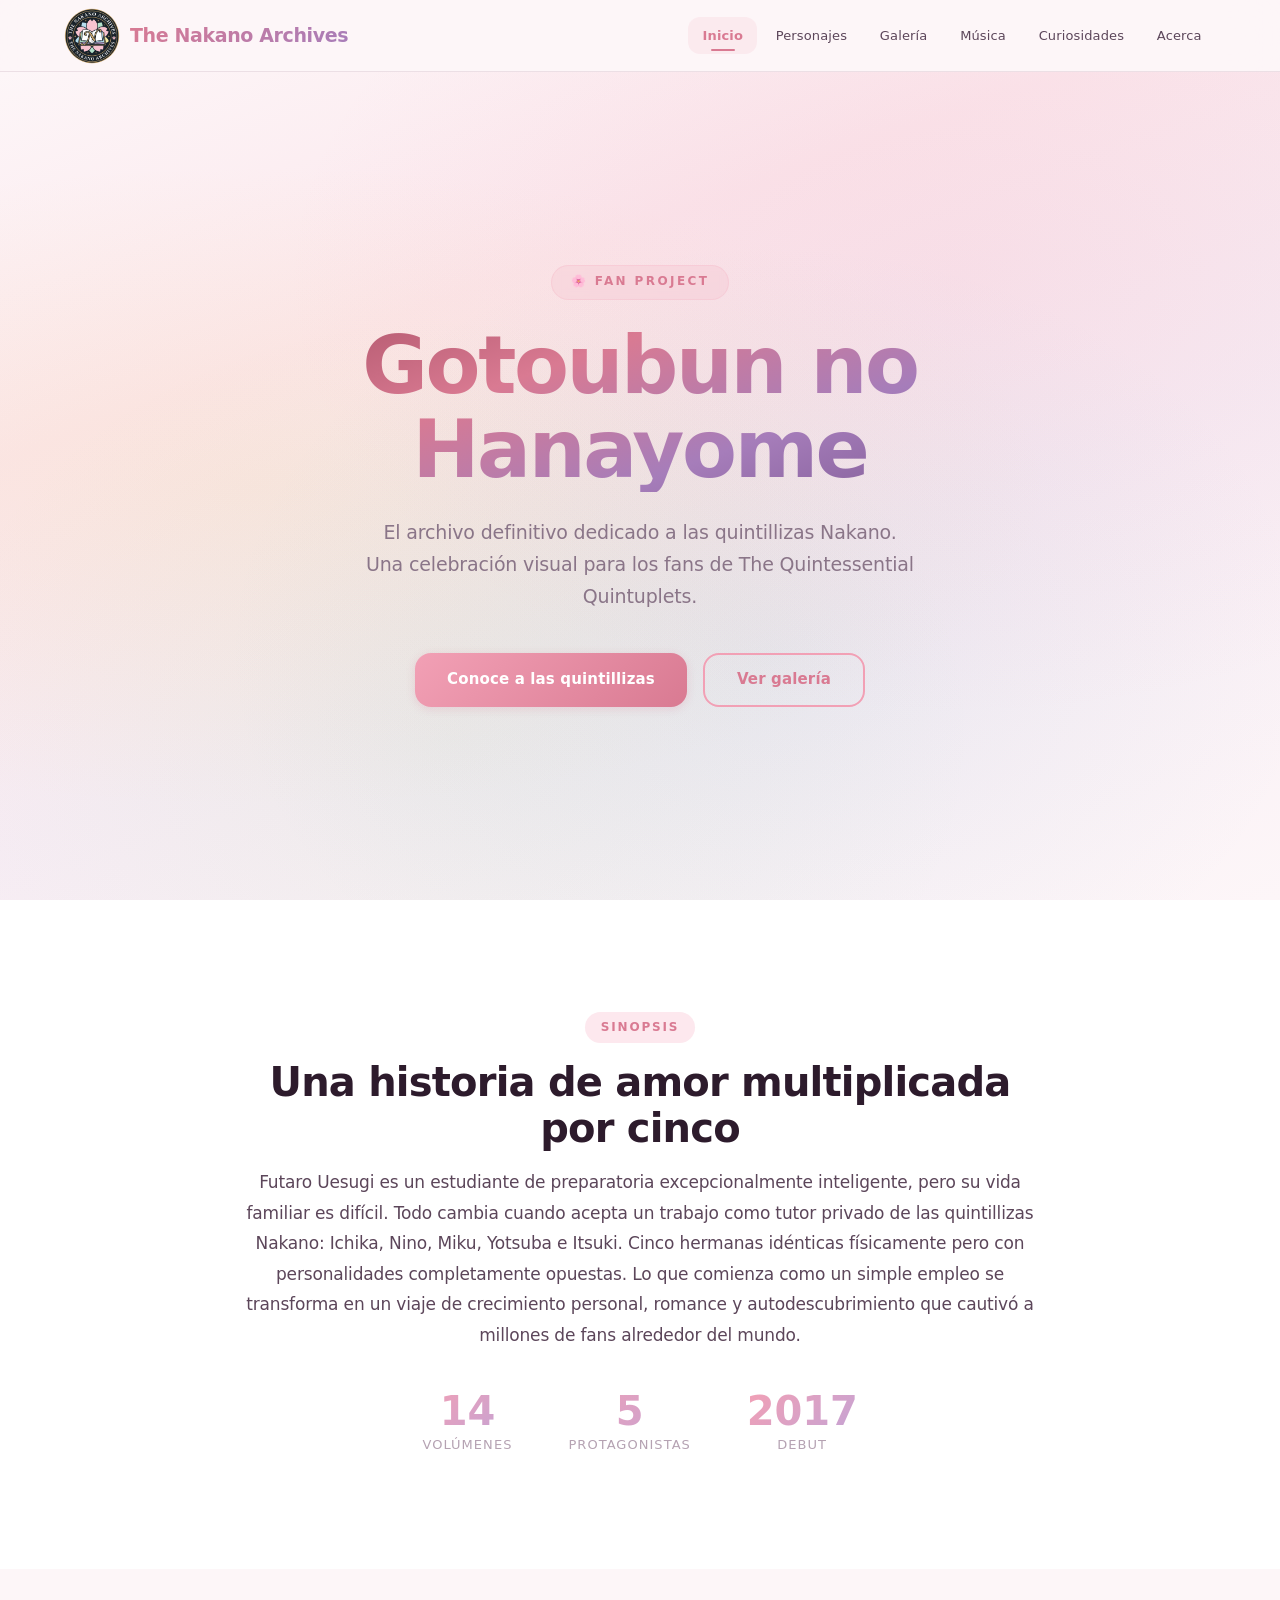
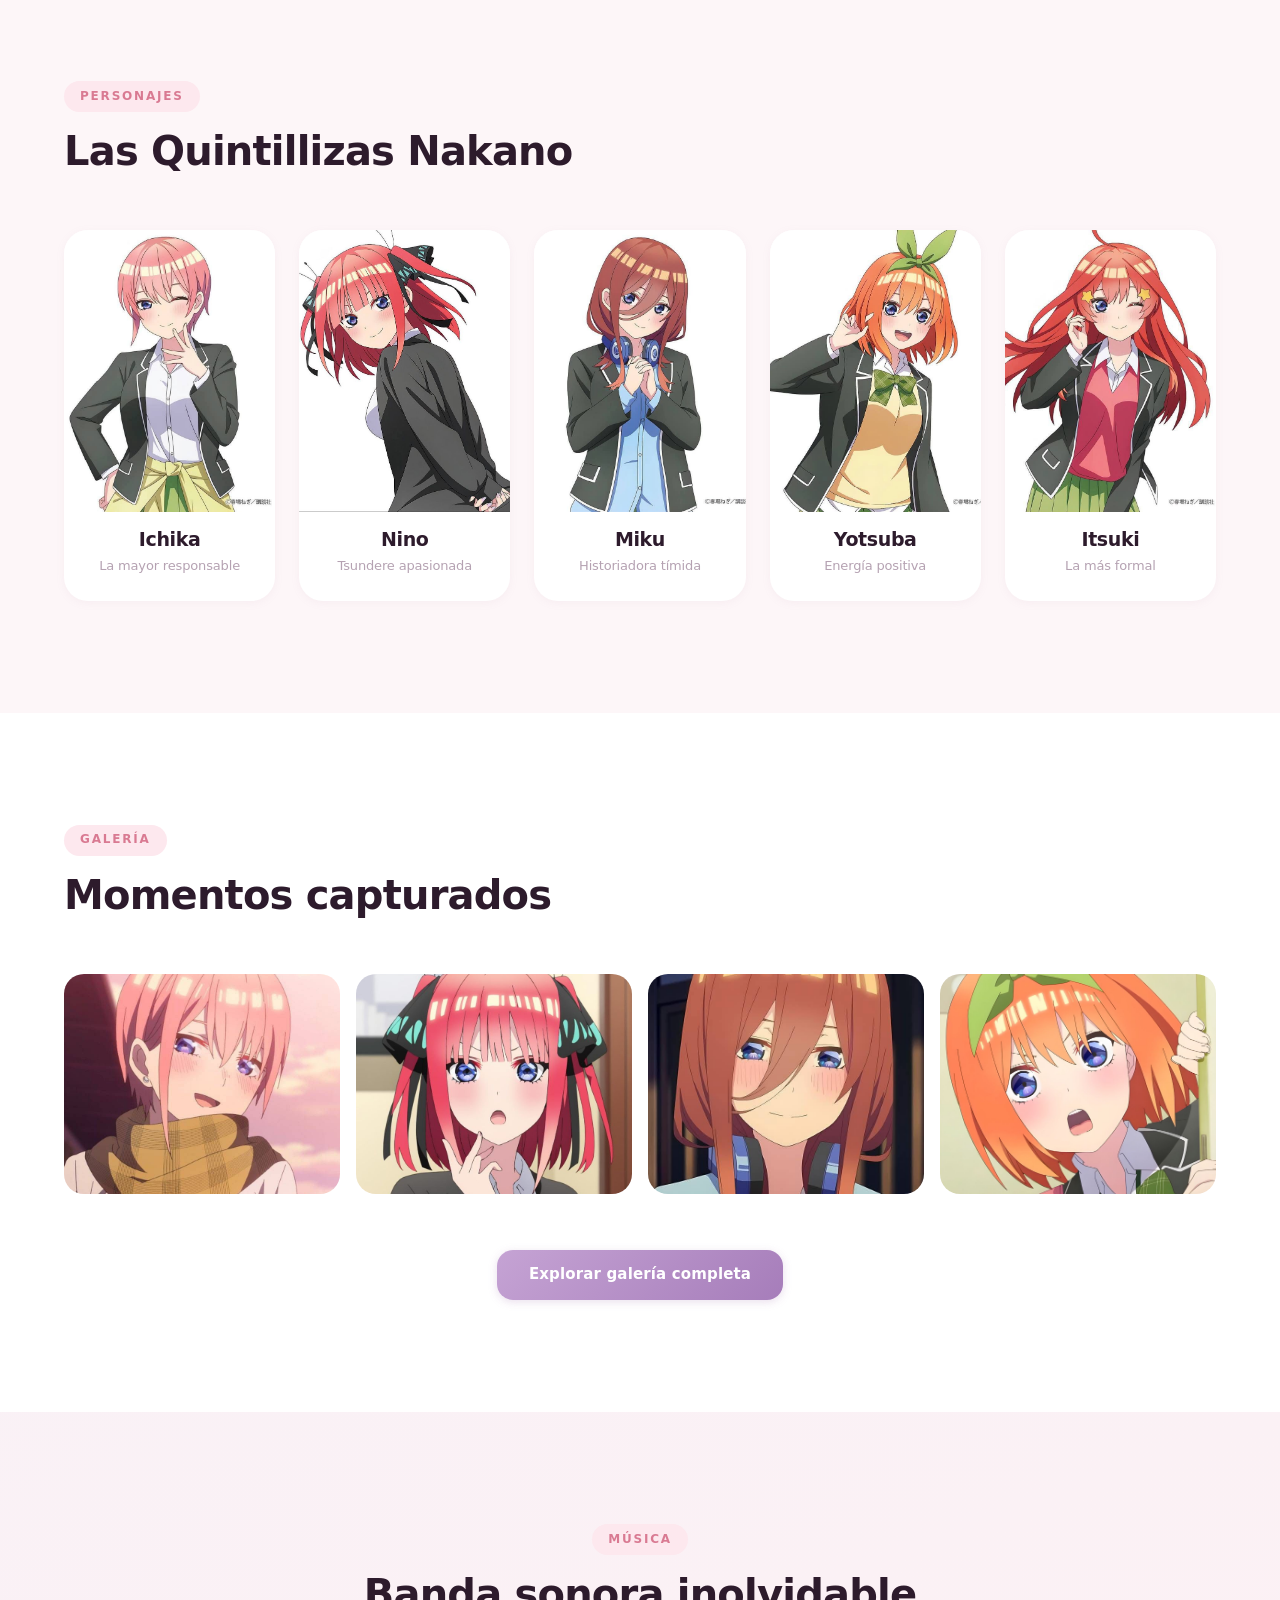
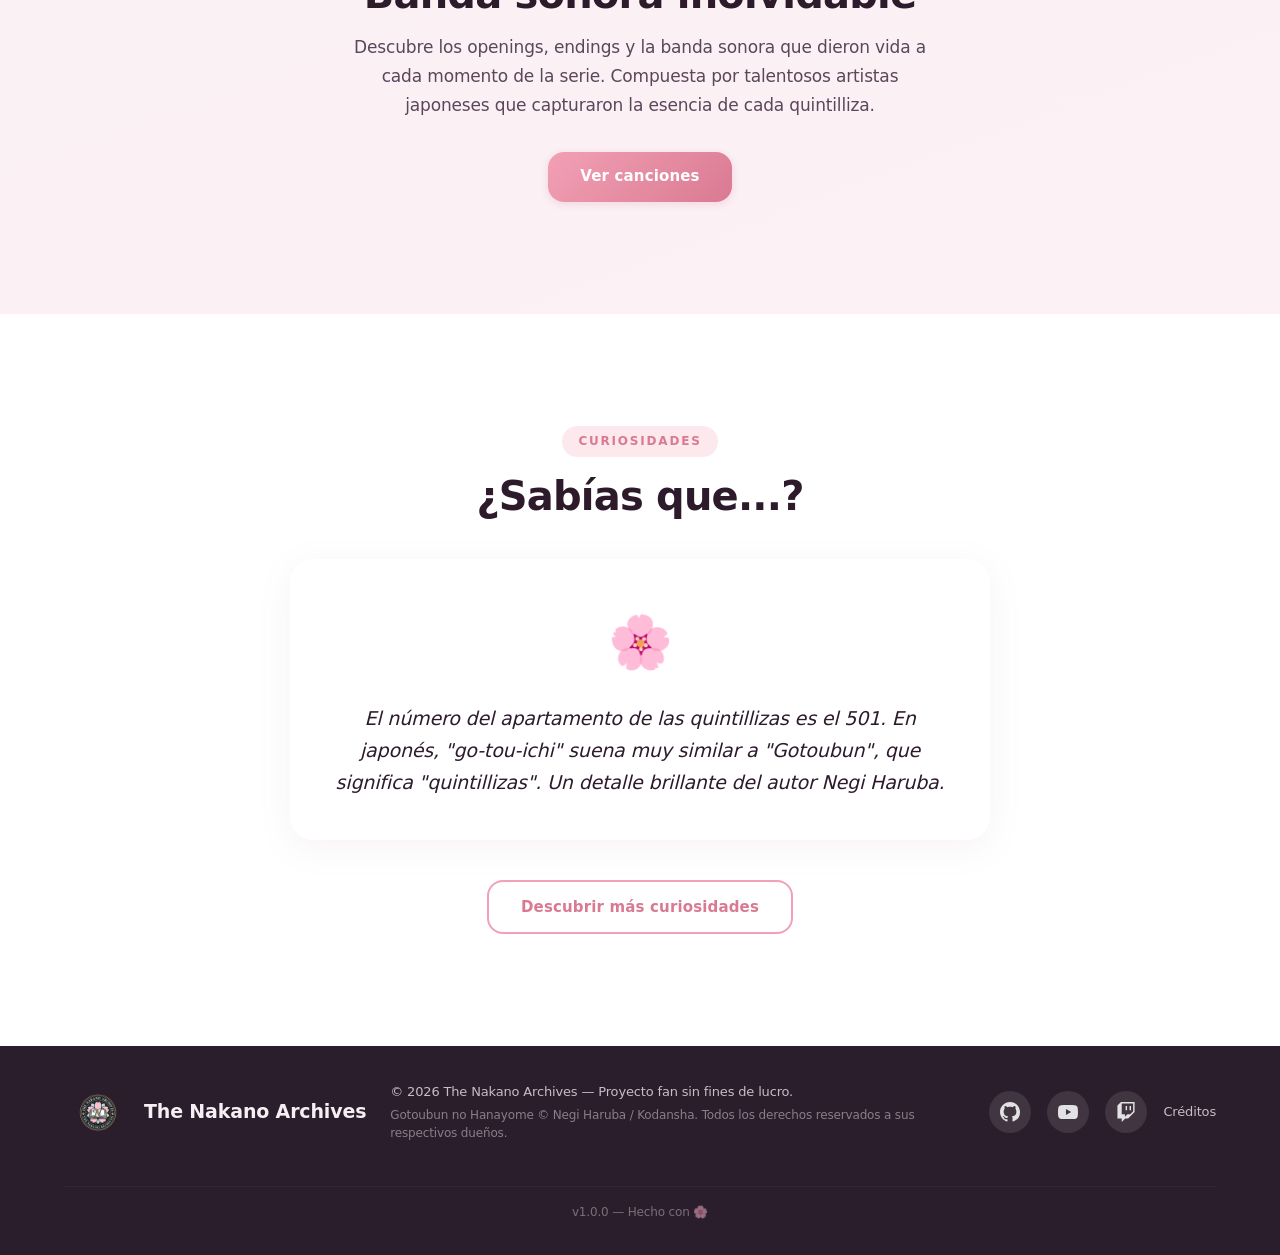
==== commit e127d061: "update" ====
--- a/index.html
+++ b/index.html
@@ -20,7 +20,7 @@
   <header class="main-header">
     <div class="header-container">
       <div class="logo-area">
-        <img src="assets/img/logo/logo.png" alt="The Nakano Archives Logo" class="logo-img" width="75" height="75">
+        <img src="assets/img/logo/logo.png" alt="The Nakano Archives Logo" class="logo-img" width="48" height="48">
         <span class="site-title">The Nakano Archives</span>
       </div>
       <button class="hamburger-btn" aria-label="Abrir menú de navegación" aria-expanded="false">
@@ -201,11 +201,20 @@
         <p class="footer-disclaimer">Gotoubun no Hanayome © Negi Haruba / Kodansha. Todos los derechos reservados a sus respectivos dueños.</p>
       </div>
       <div class="footer-links">
-        <a href="https://github.com" target="_blank" rel="noopener noreferrer" class="footer-social-link" aria-label="GitHub">
-          <img src="assets/img/icons/github.svg" alt="GitHub" width="22" height="22">
+        <a href="https://github.com/PipeLev" target="_blank" rel="noopener noreferrer" class="footer-social-link" aria-label="GitHub">
+          <svg viewBox="0 0 24 24" xmlns="http://www.w3.org/2000/svg">
+            <path d="M12 0C5.37 0 0 5.37 0 12c0 5.31 3.435 9.795 8.205 11.385.6.105.825-.255.825-.57 0-.285-.015-1.23-.015-2.235-3.015.555-3.795-.735-4.035-1.41-.135-.345-.72-1.41-1.23-1.695-.42-.225-1.02-.78-.015-.795.945-.015 1.62.87 1.845 1.23 1.08 1.815 2.805 1.305 3.495.99.105-.78.42-1.305.765-1.605-2.67-.3-5.46-1.335-5.46-5.925 0-1.305.465-2.385 1.23-3.225-.12-.3-.54-1.53.12-3.18 0 0 1.005-.315 3.3 1.23.96-.27 1.98-.405 3-.405s2.04.135 3 .405c2.295-1.56 3.3-1.23 3.3-1.23.66 1.65.24 2.88.12 3.18.765.84 1.23 1.905 1.23 3.225 0 4.605-2.805 5.625-5.475 5.925.435.375.81 1.095.81 2.22 0 1.605-.015 2.895-.015 3.3 0 .315.225.69.825.57A12.02 12.02 0 0024 12c0-6.63-5.37-12-12-12z"/>
+          </svg>
         </a>
-        <a href="#" class="footer-social-link" aria-label="Twitter">
-          <img src="assets/img/icons/twitter.svg" alt="Twitter" width="22" height="22">
+        <a href="https://www.youtube.com/@pipelev" target="_blank" rel="noopener noreferrer" class="footer-social-link" aria-label="YouTube">
+          <svg viewBox="0 0 24 24" xmlns="http://www.w3.org/2000/svg">
+            <path d="M23.498 6.186a3.016 3.016 0 00-2.122-2.136C19.505 3.545 12 3.545 12 3.545s-7.505 0-9.377.505A3.017 3.017 0 00.502 6.186C0 8.07 0 12 0 12s0 3.93.502 5.814a3.016 3.016 0 002.122 2.136c1.871.505 9.376.505 9.376.505s7.505 0 9.377-.505a3.015 3.015 0 002.122-2.136C24 15.93 24 12 24 12s0-3.93-.502-5.814zM9.545 15.568V8.432L15.818 12l-6.273 3.568z"/>
+          </svg>
+        </a>
+        <a href="https://www.twitch.tv/pipelev" target="_blank" rel="noopener noreferrer" class="footer-social-link" aria-label="Twitch">
+          <svg viewBox="0 0 24 24" xmlns="http://www.w3.org/2000/svg">
+            <path d="M11.571 4.714h1.715v5.143H11.57zm4.715 0H18v5.143h-1.714zM6 0L1.714 4.286v15.428h5.143V24l4.286-4.286h3.428L22.286 12V0zm14.571 11.143l-3.428 3.428h-3.429l-3 3v-3H6.857V1.714h13.714z"/>
+          </svg>
         </a>
         <a href="pages/acerca.html" class="footer-page-link">Créditos</a>
       </div>
--- a/assets/css/footer.css
+++ b/assets/css/footer.css
@@ -71,11 +71,11 @@
   opacity: 0.6;
 }
 
-/* ========== DERECHA: ENLACES ========== */
+/* ========== DERECHA: ENLACES SOCIALES ========== */
 .footer-links {
   display: flex;
   align-items: center;
-  gap: 14px;
+  gap: 16px;
   flex-shrink: 0;
 }
 
@@ -83,25 +83,28 @@
   display: flex;
   align-items: center;
   justify-content: center;
-  width: 38px;
-  height: 38px;
+  width: 42px;
+  height: 42px;
   border-radius: 50%;
-  background: rgba(255, 255, 255, 0.08);
+  background: rgba(255, 255, 255, 0.1);
   transition: transform 0.3s cubic-bezier(0.4, 0, 0.2, 1), background 0.3s ease;
+  flex-shrink: 0;
 }
 
 .footer-social-link:hover {
-  background: rgba(255, 255, 255, 0.16);
-  transform: scale(1.05);
+  background: rgba(255, 255, 255, 0.2);
+  transform: scale(1.08);
 }
 
-.footer-social-link img {
-  opacity: 0.85;
-  transition: opacity 0.3s ease;
+.footer-social-link svg {
+  width: 20px;
+  height: 20px;
+  fill: rgba(255, 255, 255, 0.85);
+  transition: fill 0.3s ease;
 }
 
-.footer-social-link:hover img {
-  opacity: 1;
+.footer-social-link:hover svg {
+  fill: #ffffff;
 }
 
 .footer-page-link {
@@ -109,6 +112,7 @@
   font-weight: 500;
   color: var(--text-on-dark-secondary);
   transition: color 0.3s ease, transform 0.3s ease;
+  white-space: nowrap;
 }
 
 .footer-page-link:hover {
